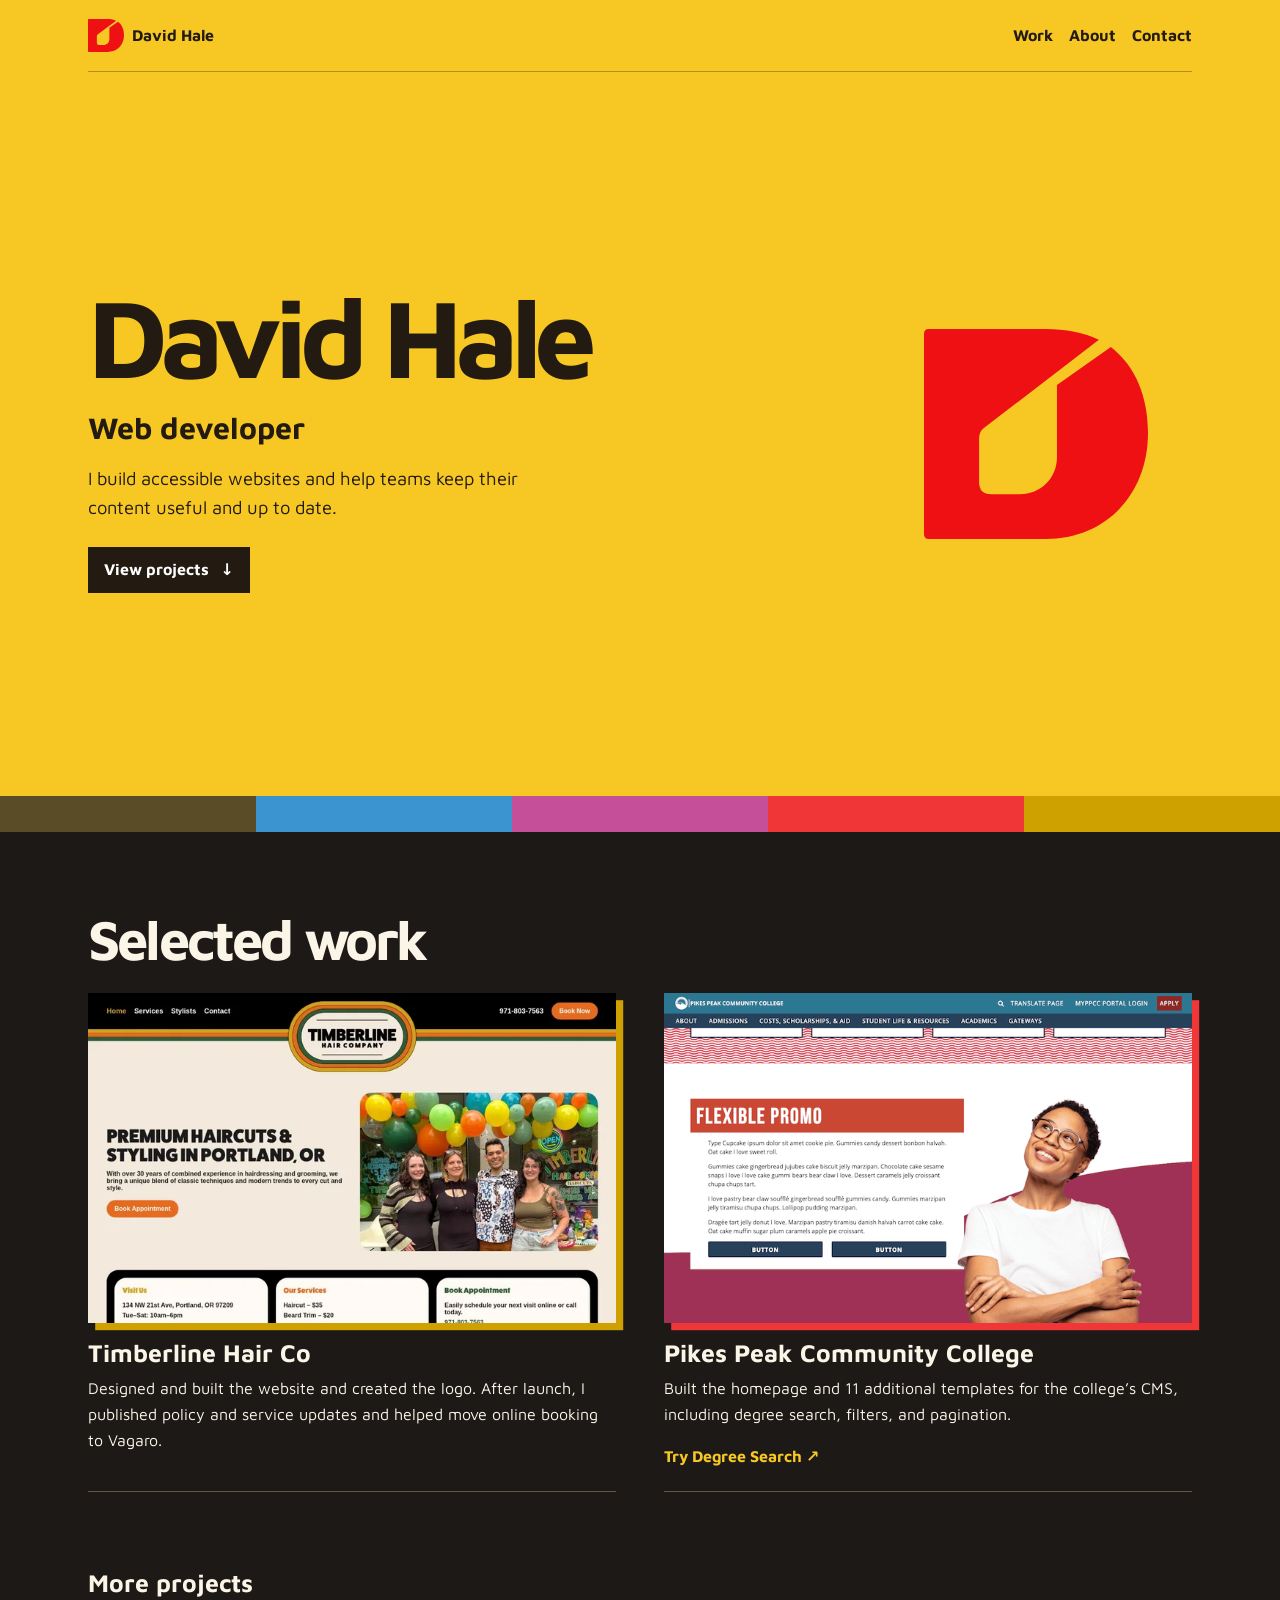
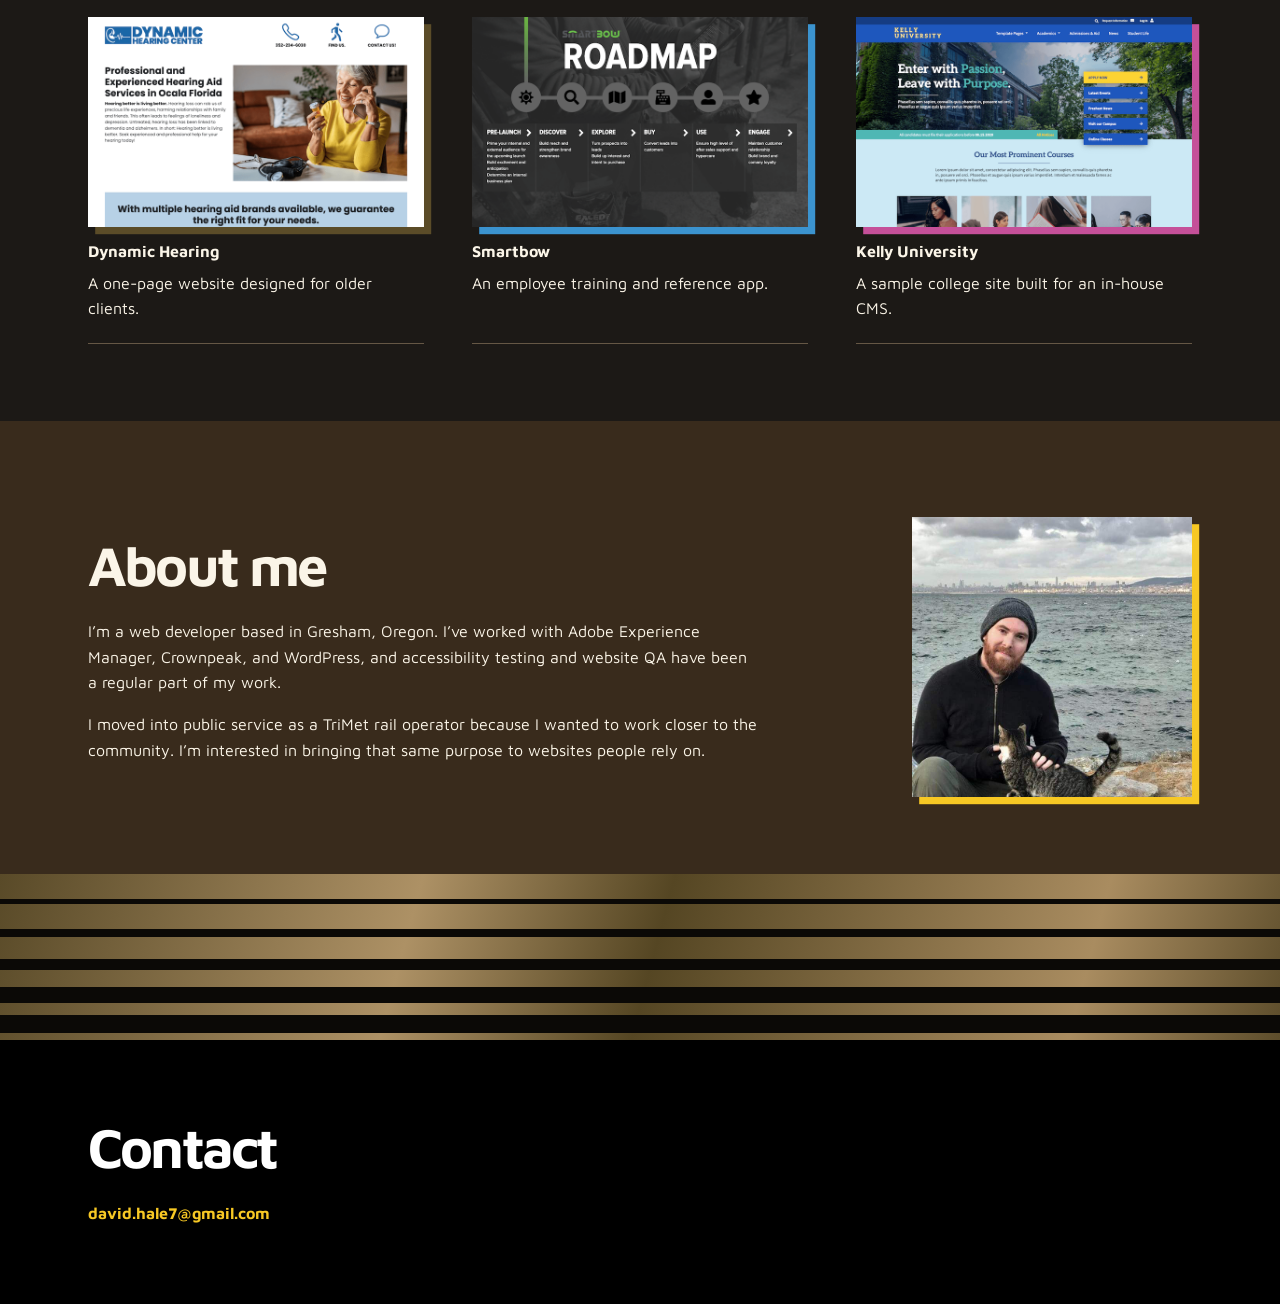
==== index.html @ 61c68a6e "Link portfolio images and simplify link styling and footers" ====
<!doctype html>
<html lang="en">
<head>
  <meta charset="utf-8">
  <meta name="viewport" content="width=device-width, initial-scale=1">
  <meta name="description" content="David Hale, web developer in Gresham, Oregon. Selected work in accessible websites, CMS templates, and content management.">
  <meta property="og:title" content="David Hale | Web Developer">
  <meta property="og:description" content="Selected work in web development, accessibility, and content management.">
  <meta property="og:image" content="assets/img/thumbnail.png">
  <title>David Hale | Web Developer</title>
  <link rel="icon" href="assets/img/dev-icon-dark.png">
  <link rel="stylesheet" href="css/portfolio.css">
</head>
<body>
  <a class="skip" href="#main">Skip to content</a>
  <header class="hero">
    <div class="wrap">
      <nav class="top" aria-label="Main navigation">
        <a class="brand" href="./"><img src="assets/img/logo.svg" alt="" width="36" height="36"> David Hale</a>
        <div class="nav-links"><a href="#work">Work</a><a href="#about">About</a><a href="#contact">Contact</a></div>
      </nav>
      <div class="hero-content">
        <div>
          <h1>David Hale</h1>
          <p class="role">Web developer</p>
          <p class="intro">I build accessible websites and help teams keep their content useful and up to date.</p>
          <a class="button" href="#work">View projects <span aria-hidden="true">↓</span></a>
        </div>
        <img class="hero-mark" src="assets/img/logo.svg" alt="" width="220" height="220">
      </div>
    </div>
    <div class="stripes" aria-hidden="true"></div>
  </header>
  <main id="main">
    <section class="wrap section" id="work">
      <h2>Selected work</h2>
      <div class="featured">
        <article class="card">
          <a class="project-image-link" href="timberline.html" aria-label="View Timberline Hair Co project"><img class="project-image" src="assets/img/timberline.webp" alt="Timberline Hair Co homepage showing the salon team and booking link" width="720" height="450"></a>
          <div class="card-body">
            <h3><a href="timberline.html">Timberline Hair Co</a></h3>
            <p>Designed and built the website and created the logo. After launch, I published policy and service updates and helped move online booking to Vagaro.</p>
          </div>
        </article>
        <article class="card">
          <a class="project-image-link" href="pikes-peak.html" aria-label="View Pikes Peak Community College project"><img class="project-image" src="assets/img/pikes-peak.png" alt="Pikes Peak Community College website prototype" width="720" height="450"></a>
          <div class="card-body">
            <h3><a href="pikes-peak.html">Pikes Peak Community College</a></h3>
            <p>Built the homepage and 11 additional templates for the college’s CMS, including degree search, filters, and pagination.</p>
            <a class="text-link" href="https://phuzisham.gitlab.io/pikes-peak/degree-search.html" target="_blank" rel="noopener">Try Degree Search <span aria-hidden="true">↗</span></a>
          </div>
        </article>
      </div>
      <h3 class="more-title">More projects</h3>
      <div class="more">
        <article class="card"><a class="project-image-link" href="dynamic-hearing.html" aria-label="View Dynamic Hearing project"><img class="project-image" src="assets/img/dynamic-hearing.png" alt="" width="720" height="450" loading="lazy"></a><div class="card-body"><h4><a href="dynamic-hearing.html">Dynamic Hearing</a></h4><p>A one-page website designed for older clients.</p></div></article>
        <article class="card"><a class="project-image-link" href="smartbow.html" aria-label="View Smartbow project"><img class="project-image" src="assets/img/smart-bow.png" alt="" width="720" height="450" loading="lazy"></a><div class="card-body"><h4><a href="smartbow.html">Smartbow</a></h4><p>An employee training and reference app.</p></div></article>
        <article class="card"><a class="project-image-link" href="kelly-university.html" aria-label="View Kelly University project"><img class="project-image" src="assets/img/kelly-university.png" alt="" width="720" height="450" loading="lazy"></a><div class="card-body"><h4><a href="kelly-university.html">Kelly University</a></h4><p>A sample college site built for an in-house CMS.</p></div></article>
      </div>
    </section>
    <section class="about section" id="about">
      <div class="wrap about-layout">
        <div>
          <h2>About me</h2>
          <p>I’m a web developer based in Gresham, Oregon. I’ve worked with Adobe Experience Manager, Crownpeak, and WordPress, and accessibility testing and website QA have been a regular part of my work.</p>
          <p>I moved into public service as a TriMet rail operator because I wanted to work closer to the community. I’m interested in bringing that same purpose to websites people rely on.</p>
        </div>
        <img src="assets/img/profile-image.jpeg" alt="David Hale" width="280" height="280" loading="lazy">
      </div>
    </section>
  </main>
  <footer class="wrap section contact" id="contact">
    <h2>Contact</h2>
    <a class="text-link" href="mailto:david.hale7@gmail.com">david.hale7@gmail.com</a>
  </footer>
</body>
</html>
---- css/portfolio.css ----
@font-face {
  font-family: Maven Pro;
  src: url("../assets/fonts/MavenPro.ttf") format("truetype");
  font-display: swap;
}
:root {
  --ink: #231b12;
  --section-dark: #211b13;
  --paper: #fbf5e8;
  --yellow: #f7c824;
  --line: #d4c39e;
  --stripe-bronze: #5b4c28;
  --stripe-blue: #3b93cf;
  --stripe-magenta: #c55099;
  --stripe-red: #f03637;
  --stripe-gold: #cfa100;
}
* { box-sizing: border-box; }
@media (prefers-reduced-motion: no-preference) {
  html { scroll-behavior: smooth; }
  html:has(.skip:focus) { scroll-behavior: auto; }
}
body { margin: 0; background: var(--paper); color: var(--ink); font: 1rem/1.6 "Maven Pro", system-ui, sans-serif; }
a { color: inherit; font-weight: 700; text-decoration: none; }
a:focus-visible { outline: 3px solid currentColor; outline-offset: 4px; }
img { display: block; max-width: 100%; }
.wrap { width: min(100% - 2.5rem, 69rem); margin-inline: auto; }
.skip { position: absolute; z-index: 1; top: .5rem; left: .5rem; padding: .55rem 1rem; background: white; transform: translateY(-150%); }
.skip:focus { transform: none; }
.hero { background: var(--yellow); }
.hero:has(.hero-content) {
  display: flex;
  flex-direction: column;
  min-height: min(100vh, 52rem);
  min-height: min(100svh, 52rem);
}
.hero:has(.hero-content) > .wrap {
  display: flex;
  flex: 1;
  flex-direction: column;
}
.top, .nav-links, .brand { display: flex; align-items: center; gap: 1rem; }
.top { min-height: 4.5rem; justify-content: space-between; border-bottom: 1px solid #231b1255; }
.brand { gap: .5rem; font-weight: 700; text-decoration: none; }
.nav-links a { min-height: 44px; display: inline-flex; align-items: center; }
.hero-content { flex: 1; display: flex; align-items: center; justify-content: space-between; gap: 3rem; padding-block: clamp(3rem, 7vw, 6rem); }
.hero-mark { width: clamp(8rem, 23vw, 14rem); height: auto; margin-inline-end: 4%; }
h1, h2, h3, h4, p { margin-top: 0; }
h1, h2, h3, h4 { line-height: 1.1; }
h1 { font-size: clamp(3.25rem, 10vw, 7rem); letter-spacing: -.07em; margin-bottom: .35rem; }
h2 { font-size: clamp(2rem, 5vw, 3.5rem); letter-spacing: -.05em; margin-bottom: 1.4rem; }
.role { font-weight: 700; font-size: clamp(1.25rem, 4vw, 1.9rem); margin-bottom: .7rem; }
.intro { max-width: 29rem; font-size: 1.15rem; margin-bottom: 1.5rem; }
.button { display: inline-flex; gap: .7rem; padding: .65rem 1rem; background: var(--ink); color: white; text-decoration: none; font-weight: 700; }
.button:hover { filter: brightness(.9); }
.button:focus-visible { outline-color: var(--ink); }
.stripes { height: .9rem; background: linear-gradient(90deg, var(--stripe-bronze) 20%, var(--stripe-blue) 20% 40%, var(--stripe-magenta) 40% 60%, var(--stripe-red) 60% 80%, var(--stripe-gold) 80%); }
@property --stripe-edge-1 {
  syntax: "<percentage>";
  inherits: false;
  initial-value: 20%;
}
@property --stripe-edge-2 {
  syntax: "<percentage>";
  inherits: false;
  initial-value: 40%;
}
@property --stripe-edge-3 {
  syntax: "<percentage>";
  inherits: false;
  initial-value: 60%;
}
@property --stripe-edge-4 {
  syntax: "<percentage>";
  inherits: false;
  initial-value: 80%;
}
.hero:has(.hero-content) .stripes {
  height: clamp(1.25rem, 3vw, 2.25rem);
  flex-shrink: 0;
  background: linear-gradient(90deg,
    var(--stripe-bronze) 0 var(--stripe-edge-1, 20%),
    var(--stripe-blue) var(--stripe-edge-1, 20%) var(--stripe-edge-2, 40%),
    var(--stripe-magenta) var(--stripe-edge-2, 40%) var(--stripe-edge-3, 60%),
    var(--stripe-red) var(--stripe-edge-3, 60%) var(--stripe-edge-4, 80%),
    var(--stripe-gold) var(--stripe-edge-4, 80%) 100%);
}
@media (prefers-reduced-motion: no-preference) {
  .hero:has(.hero-content) .stripes {
    animation: shift-color-bars 4.8s ease-in-out;
  }
  @keyframes shift-color-bars {
    0% {
      --stripe-edge-1: 20%;
      --stripe-edge-2: 40%;
      --stripe-edge-3: 60%;
      --stripe-edge-4: 80%;
    }
    20% {
      --stripe-edge-1: 16%;
      --stripe-edge-2: 43%;
      --stripe-edge-3: 57%;
      --stripe-edge-4: 85%;
    }
    42% {
      --stripe-edge-1: 24%;
      --stripe-edge-2: 37%;
      --stripe-edge-3: 65%;
      --stripe-edge-4: 77%;
    }
    64% {
      --stripe-edge-1: 18%;
      --stripe-edge-2: 46%;
      --stripe-edge-3: 61%;
      --stripe-edge-4: 83%;
    }
    82% {
      --stripe-edge-1: 23%;
      --stripe-edge-2: 39%;
      --stripe-edge-3: 56%;
      --stripe-edge-4: 76%;
    }
    100% {
      --stripe-edge-1: 20%;
      --stripe-edge-2: 40%;
      --stripe-edge-3: 60%;
      --stripe-edge-4: 80%;
    }
  }
}
.section { padding-block: clamp(2.5rem, 6vw, 5rem); }
main:has(> #work) {
  background: #1c1916;
  color: var(--paper);
}
.featured, .more { display: grid; gap: clamp(1.5rem, 4vw, 3rem); }
.featured { grid-template-columns: repeat(2, minmax(0, 1fr)); }
.more { grid-template-columns: repeat(3, minmax(0, 1fr)); }
.card {
  --frame-accent: var(--stripe-bronze);
  min-width: 0;
  border-bottom: 1px solid #655745;
}
.featured .card:first-child { --frame-accent: var(--stripe-gold); }
.featured .card:nth-child(2) { --frame-accent: var(--stripe-red); }
.more .card:nth-child(2) { --frame-accent: var(--stripe-blue); }
.more .card:nth-child(3) { --frame-accent: var(--stripe-magenta); }
.card .project-image {
  border: 0;
  box-shadow: .45rem .45rem 0 var(--frame-accent);
}
#work a:hover,
#work a:focus-visible { color: var(--yellow); }
.project-image { width: 100%; height: auto; aspect-ratio: 8 / 5; object-fit: cover; object-position: top; border-bottom: 1px solid var(--line); }
.card-body { padding: 1rem 0 1.35rem; }
.card-body h3 { font-size: 1.55rem; }
.card-body h3, .card-body h4 { margin-bottom: .65rem; }
.card-body p:last-child { margin-bottom: 0; }
.more-title { font-size: 1.55rem; margin: clamp(2.75rem, 6vw, 5rem) 0 1.3rem; }
.project-image-link { display: block; }
.project-image-link:hover .project-image,
.project-image-link:focus-visible .project-image {
  box-shadow: .6rem .6rem 0 var(--frame-accent);
}
.text-link, .project-copy li a { color: var(--yellow); }
.about {
  background: #392b1c;
  color: var(--paper);
  padding-top: clamp(3rem, 8vw, 6rem);
  padding-bottom: 0;
}
.about::after {
  content: "";
  margin-top: clamp(2.5rem, 6vw, 5rem);
}
.about::after,
.bronze-divider {
  display: block;
  height: clamp(5rem, 13vw, 15rem);
  background:
    linear-gradient(to bottom,
      transparent 0 15%, #0b0906 15% 18%,
      transparent 18% 33%, #0b0906 33% 38%,
      transparent 38% 51%, #0b0906 51% 58%,
      transparent 58% 68%, #0b0906 68% 78%,
      transparent 78% 85%, #0b0906 85% 96%,
      transparent 96%),
    linear-gradient(105deg, #594a28, #ad9165 32%, #554623 51%, #a98c60 84%, #5d4d2b);
}
.about-layout { display: flex; align-items: center; justify-content: space-between; gap: clamp(2rem, 6vw, 5rem); }
.about-layout p { max-width: 42rem; }
.about-layout img { width: clamp(13rem, 25vw, 17.5rem); height: auto; aspect-ratio: 1; flex-shrink: 0; object-fit: cover; box-shadow: .45rem .45rem 0 var(--yellow); }
.contact#contact {
  width: 100%;
  padding-inline: max(1.25rem, calc((100% - 69rem) / 2));
  background: #000;
  color: #fff;
}
.project-page {
  background: var(--section-dark);
  color: var(--paper);
}
.project-page .hero { color: var(--ink); }
.project-copy { max-width: 46rem; }
.project-copy h1, .project-copy h2 { color: var(--yellow); }
.project-copy .button { background: var(--yellow); color: var(--ink); }
.project-actions { display: flex; flex-wrap: wrap; gap: .75rem; }
.project-copy .button-outline {
  background: transparent;
  color: var(--yellow);
  box-shadow: inset 0 0 0 1px currentColor;
}
.project-copy .button:focus-visible { outline-color: var(--paper); }
.project-copy h1 { font-size: clamp(2.6rem, 7vw, 5rem); }
.project-copy h2 { font-size: 1.6rem; margin-top: 2rem; }
.project-copy .project-image {
  margin-block: 1.5rem;
  border: 0;
  box-shadow: .45rem .45rem 0 var(--stripe-gold);
}
@media (max-width: 40rem) {
  .top, .nav-links { gap: .65rem; }
  .hero-mark { display: none; }
  .featured, .more { grid-template-columns: 1fr; }
  .about-layout { align-items: start; flex-direction: column; }
}
.brand img { object-fit: contain; }
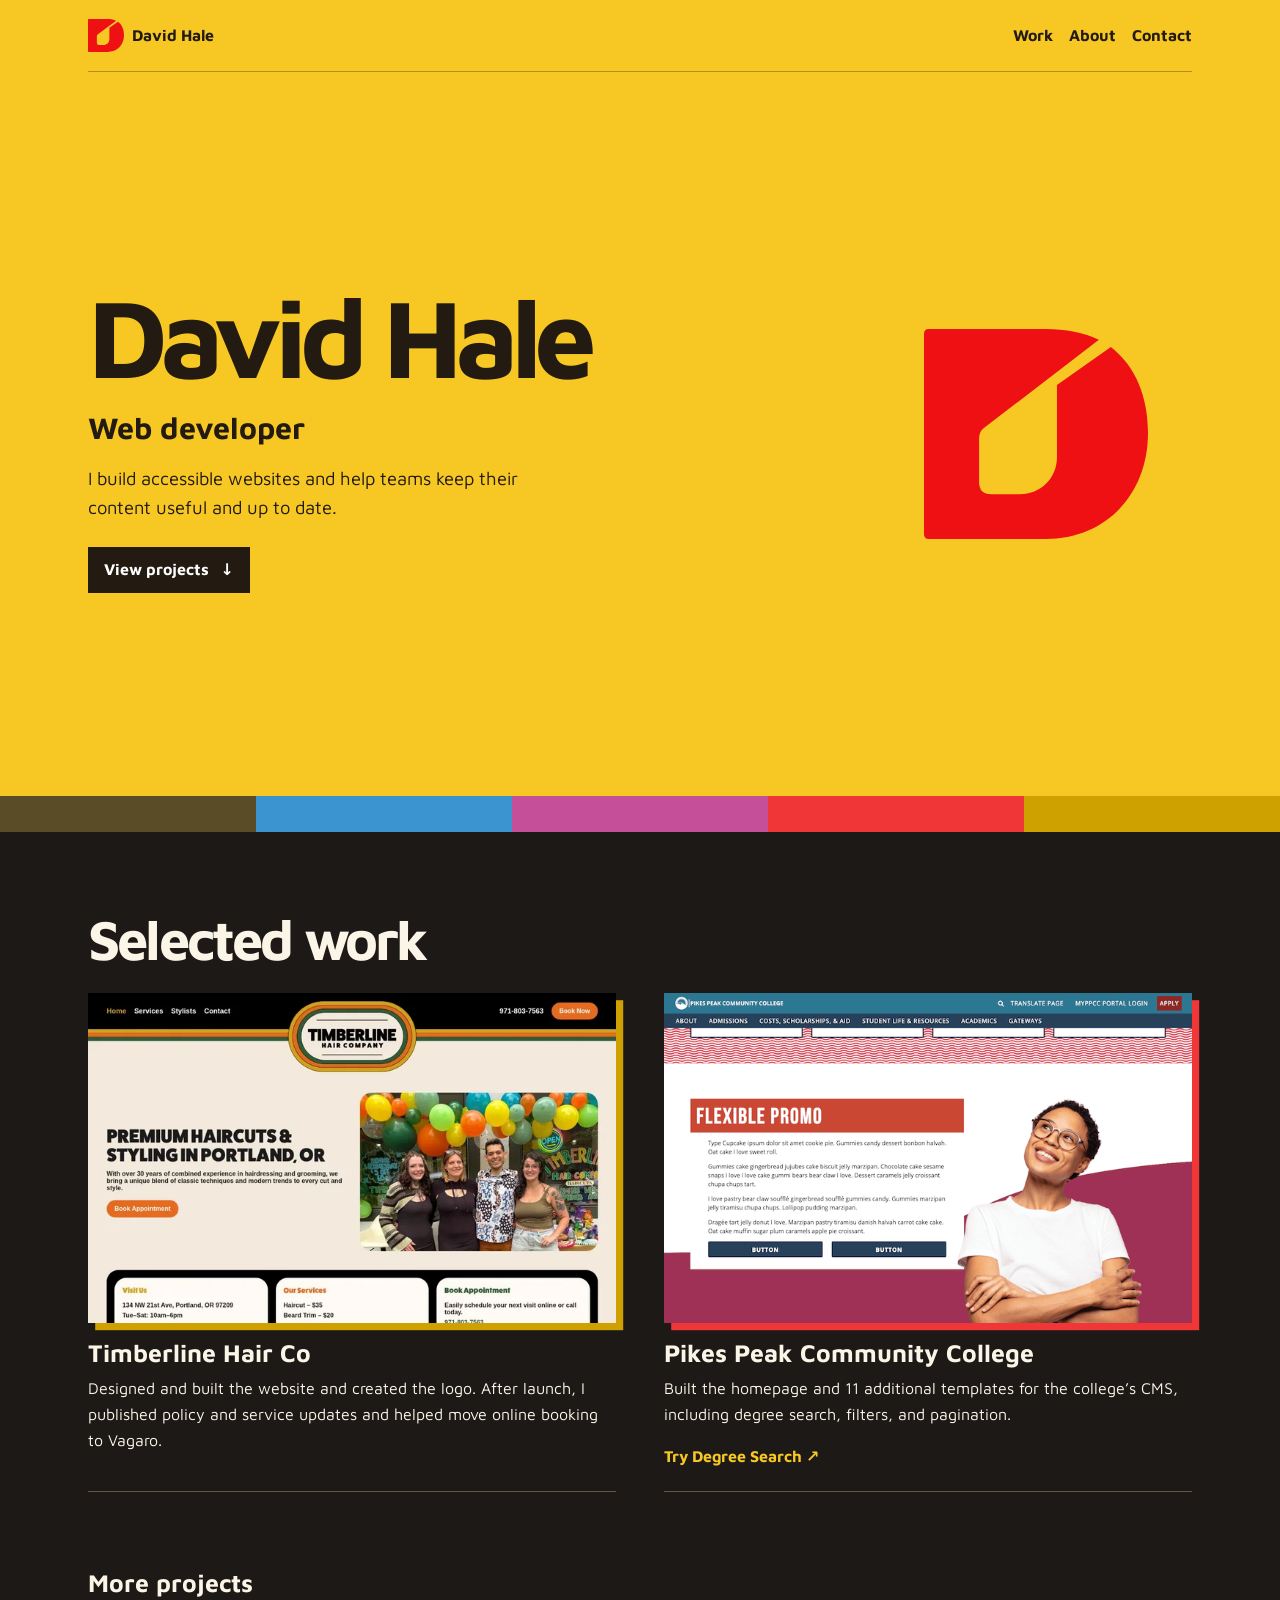
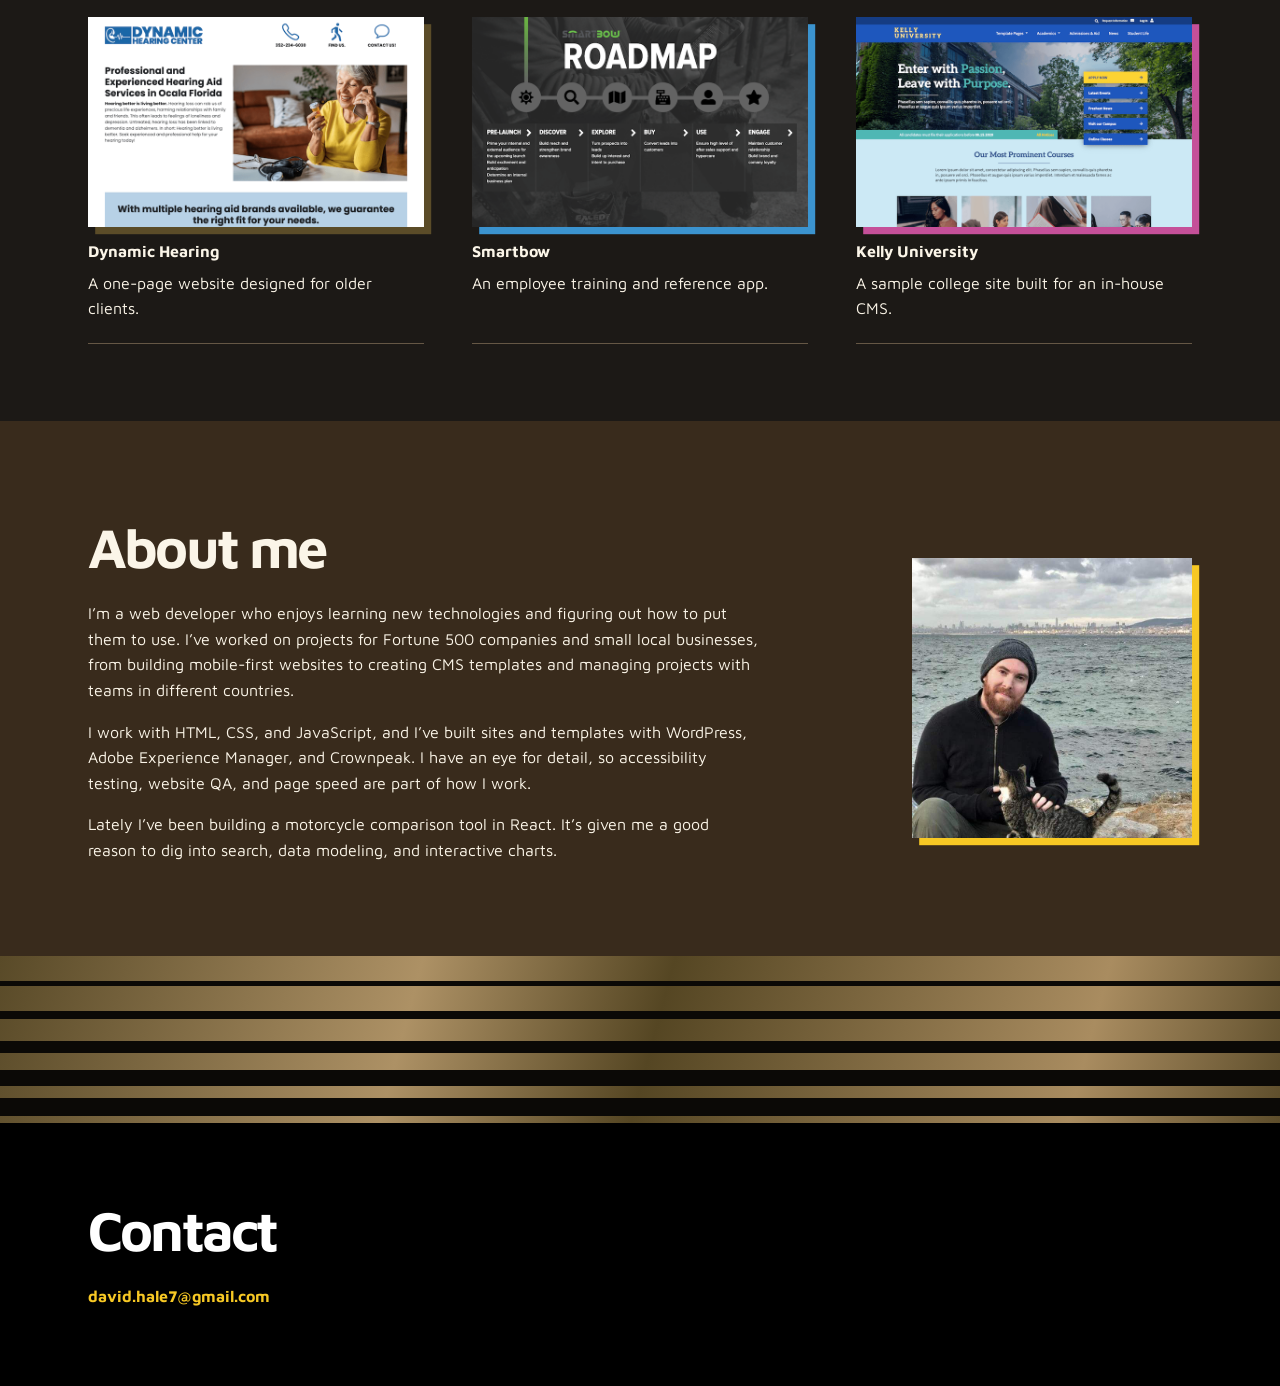
==== commit eeffc64f: "Bring back the original voice in the About section" ====
--- a/index.html
+++ b/index.html
@@ -62,8 +62,9 @@
       <div class="wrap about-layout">
         <div>
           <h2>About me</h2>
-          <p>I’m a web developer based in Gresham, Oregon. I’ve worked with Adobe Experience Manager, Crownpeak, and WordPress, and accessibility testing and website QA have been a regular part of my work.</p>
-          <p>I moved into public service as a TriMet rail operator because I wanted to work closer to the community. I’m interested in bringing that same purpose to websites people rely on.</p>
+          <p>I’m a web developer who enjoys learning new technologies and figuring out how to put them to use. I’ve worked on projects for Fortune 500 companies and small local businesses, from building mobile-first websites to creating CMS templates and managing projects with teams in different countries.</p>
+          <p>I work with HTML, CSS, and JavaScript, and I’ve built sites and templates with WordPress, Adobe Experience Manager, and Crownpeak. I have an eye for detail, so accessibility testing, website QA, and page speed are part of how I work.</p>
+          <p>Lately I’ve been building a motorcycle comparison tool in React. It’s given me a good reason to dig into search, data modeling, and interactive charts.</p>
         </div>
         <img src="assets/img/profile-image.jpeg" alt="David Hale" width="280" height="280" loading="lazy">
       </div>
--- a/css/portfolio.css
+++ b/css/portfolio.css
@@ -22,6 +22,9 @@
 }
 body { margin: 0; background: var(--paper); color: var(--ink); font: 1rem/1.6 "Maven Pro", system-ui, sans-serif; }
 a { color: inherit; font-weight: 700; text-decoration: none; }
+a:hover { color: #ffd85b; }
+.hero a:not(.button):hover,
+.skip:hover { color: #67150d; }
 a:focus-visible { outline: 3px solid currentColor; outline-offset: 4px; }
 img { display: block; max-width: 100%; }
 .wrap { width: min(100% - 2.5rem, 69rem); margin-inline: auto; }
@@ -52,7 +55,7 @@
 .role { font-weight: 700; font-size: clamp(1.25rem, 4vw, 1.9rem); margin-bottom: .7rem; }
 .intro { max-width: 29rem; font-size: 1.15rem; margin-bottom: 1.5rem; }
 .button { display: inline-flex; gap: .7rem; padding: .65rem 1rem; background: var(--ink); color: white; text-decoration: none; font-weight: 700; }
-.button:hover { filter: brightness(.9); }
+.button:hover { background: #4c301c; color: #fff; }
 .button:focus-visible { outline-color: var(--ink); }
 .stripes { height: .9rem; background: linear-gradient(90deg, var(--stripe-bronze) 20%, var(--stripe-blue) 20% 40%, var(--stripe-magenta) 40% 60%, var(--stripe-red) 60% 80%, var(--stripe-gold) 80%); }
 @property --stripe-edge-1 {
@@ -149,7 +152,6 @@
   border: 0;
   box-shadow: .45rem .45rem 0 var(--frame-accent);
 }
-#work a:hover,
 #work a:focus-visible { color: var(--yellow); }
 .project-image { width: 100%; height: auto; aspect-ratio: 8 / 5; object-fit: cover; object-position: top; border-bottom: 1px solid var(--line); }
 .card-body { padding: 1rem 0 1.35rem; }
@@ -163,6 +165,7 @@
   box-shadow: .6rem .6rem 0 var(--frame-accent);
 }
 .text-link, .project-copy li a { color: var(--yellow); }
+.text-link:hover, .project-copy li a:hover { color: #fff; }
 .about {
   background: #392b1c;
   color: var(--paper);
@@ -210,6 +213,7 @@
   color: var(--yellow);
   box-shadow: inset 0 0 0 1px currentColor;
 }
+.project-copy .button:hover { background: #ffe17a; color: var(--ink); }
 .project-copy .button:focus-visible { outline-color: var(--paper); }
 .project-copy h1 { font-size: clamp(2.6rem, 7vw, 5rem); }
 .project-copy h2 { font-size: 1.6rem; margin-top: 2rem; }
@@ -225,3 +229,11 @@
   .about-layout { align-items: start; flex-direction: column; }
 }
 .brand img { object-fit: contain; }
+
+#work .text-link:is(:hover, :focus-visible),
+.contact .text-link:is(:hover, :focus-visible) { color: var(--stripe-blue); }
+.hero .nav-links a:is(:hover, :focus-visible) { color: #9e1b1e; }
+.hero-content .button:is(:hover, :focus-visible) {
+  background: var(--stripe-red);
+  color: var(--ink);
+}
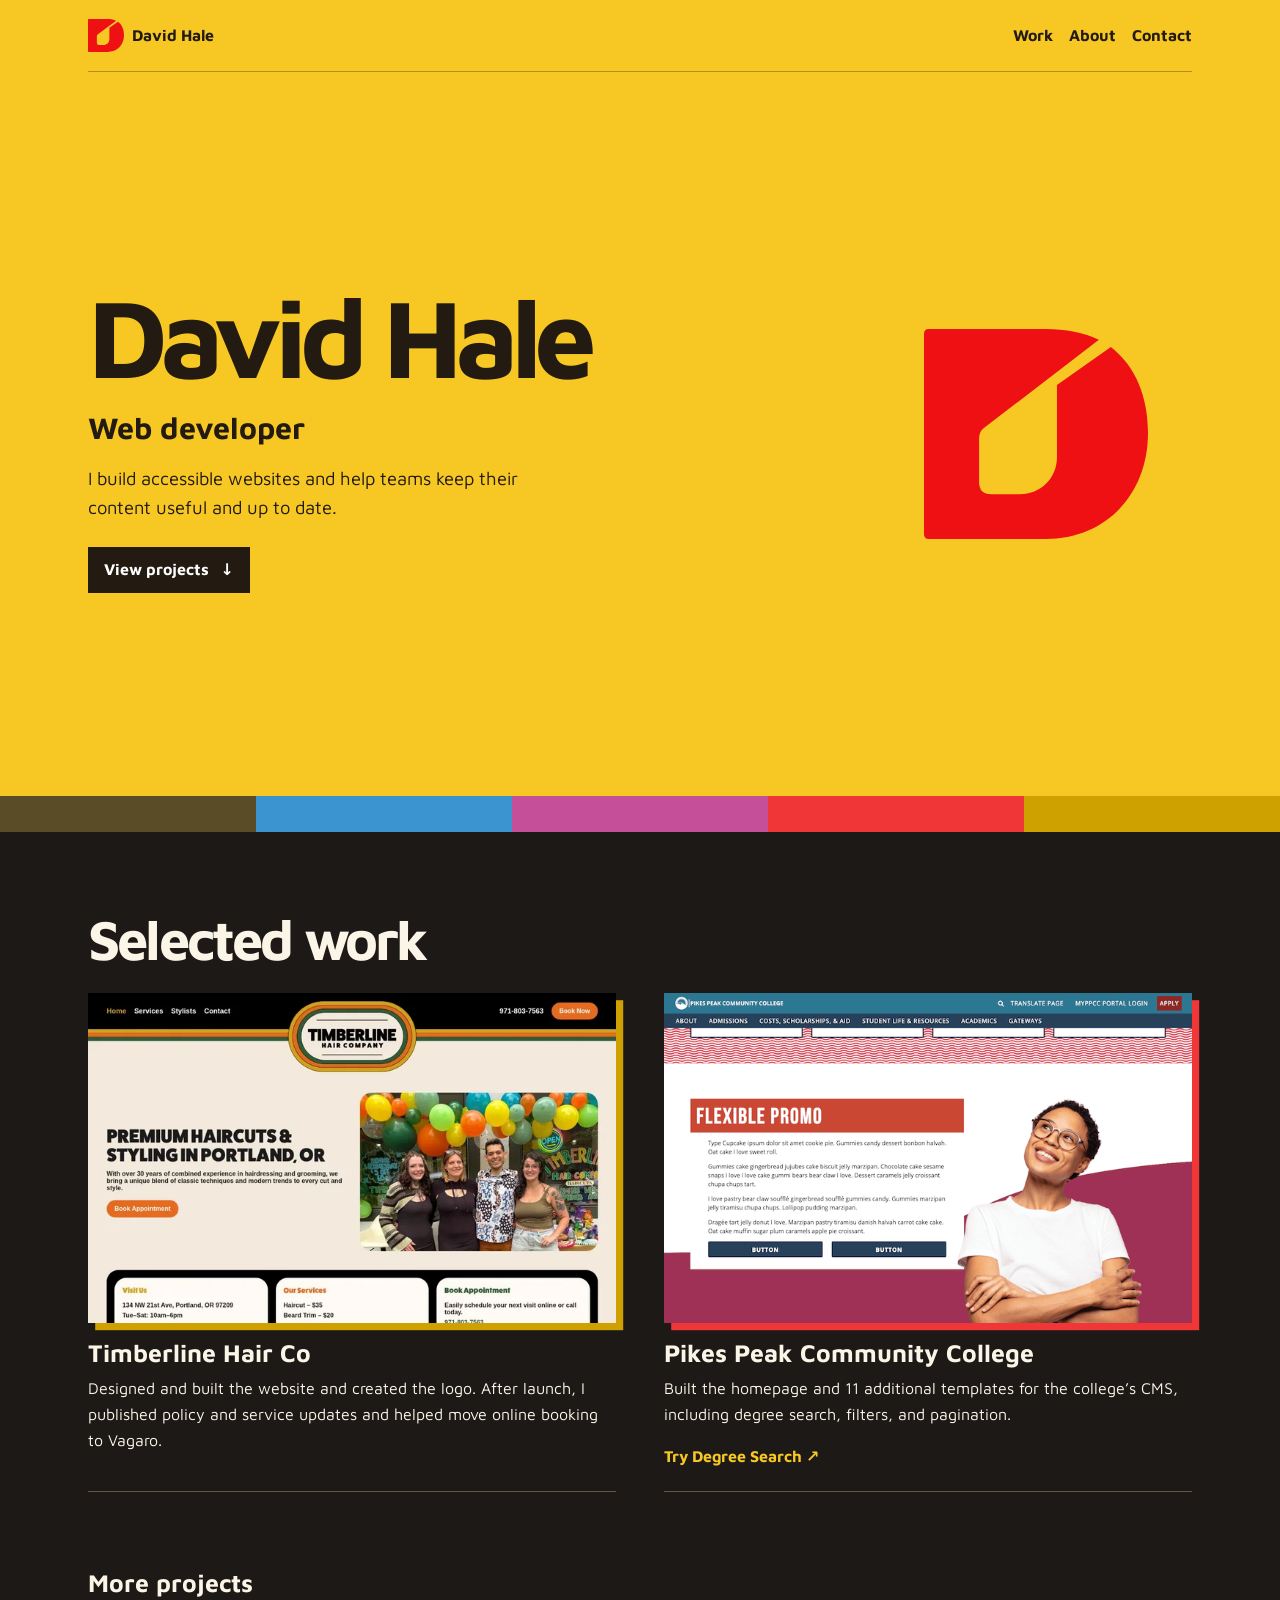
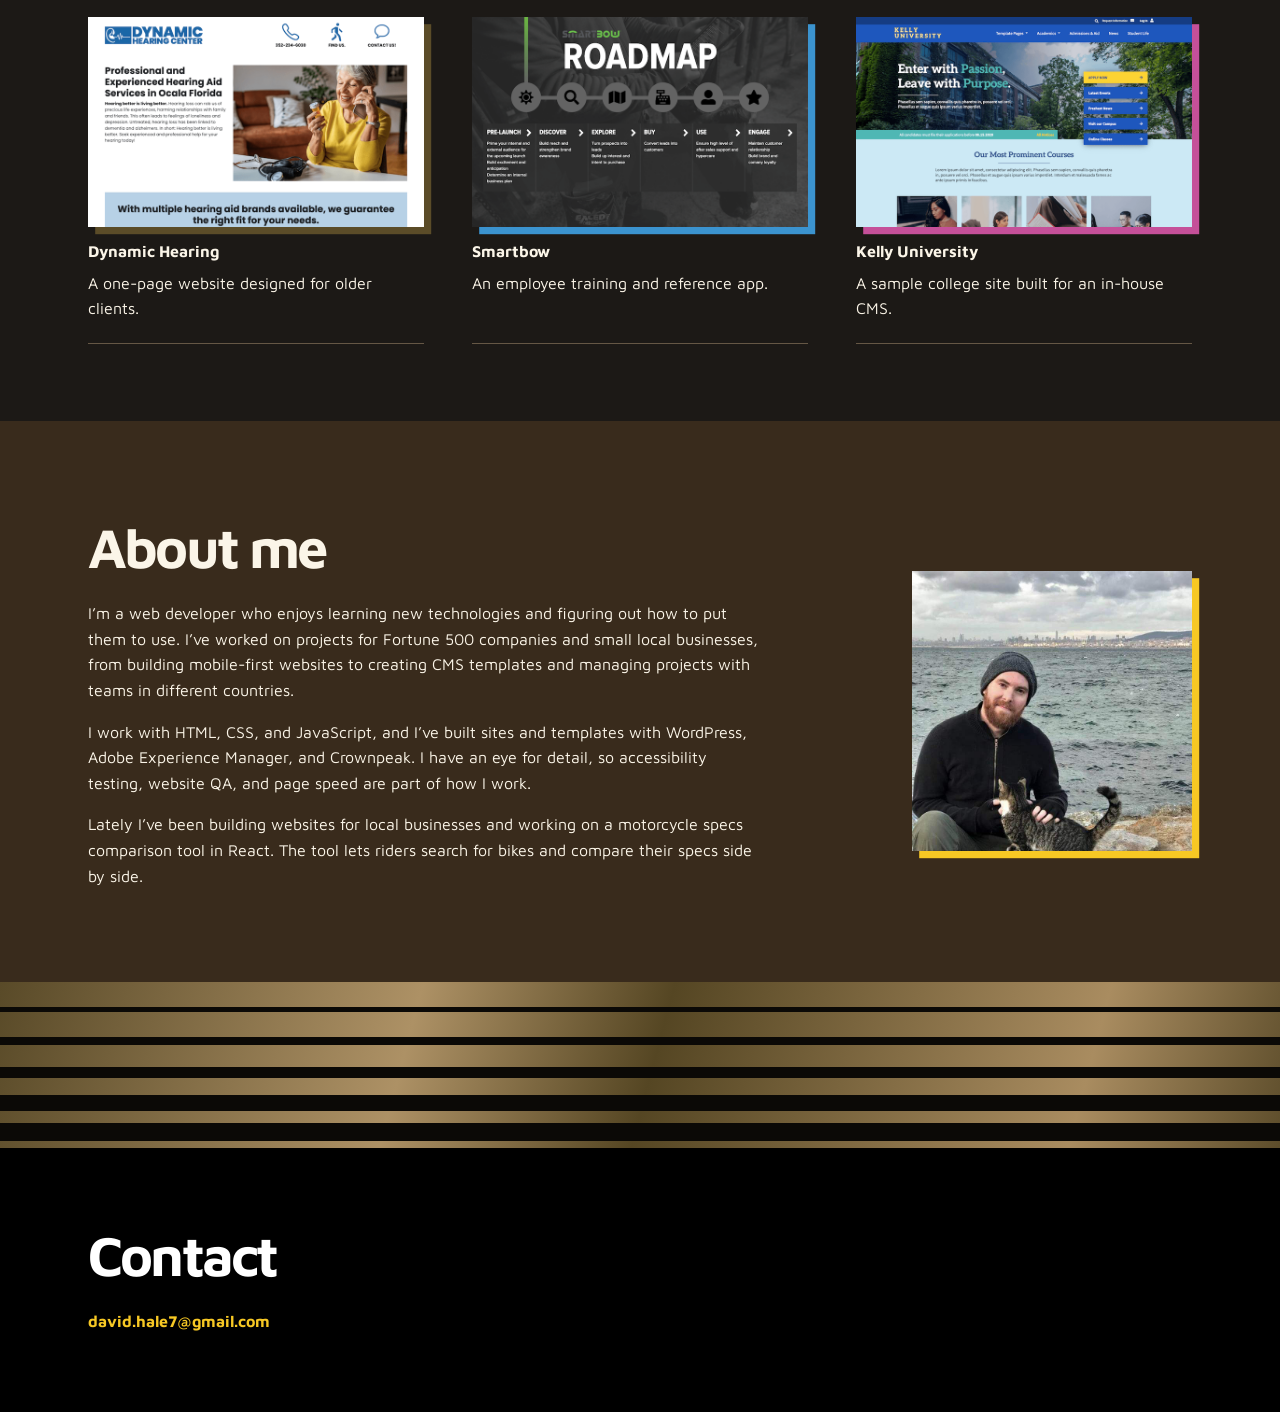
==== commit 3cfe246e: "Mention local site builds and motorcycle specs in About" ====
--- a/index.html
+++ b/index.html
@@ -64,7 +64,7 @@
           <h2>About me</h2>
           <p>I’m a web developer who enjoys learning new technologies and figuring out how to put them to use. I’ve worked on projects for Fortune 500 companies and small local businesses, from building mobile-first websites to creating CMS templates and managing projects with teams in different countries.</p>
           <p>I work with HTML, CSS, and JavaScript, and I’ve built sites and templates with WordPress, Adobe Experience Manager, and Crownpeak. I have an eye for detail, so accessibility testing, website QA, and page speed are part of how I work.</p>
-          <p>Lately I’ve been building a motorcycle comparison tool in React. It’s given me a good reason to dig into search, data modeling, and interactive charts.</p>
+          <p>Lately I’ve been building websites for local businesses and working on a motorcycle specs comparison tool in React. The tool lets riders search for bikes and compare their specs side by side.</p>
         </div>
         <img src="assets/img/profile-image.jpeg" alt="David Hale" width="280" height="280" loading="lazy">
       </div>
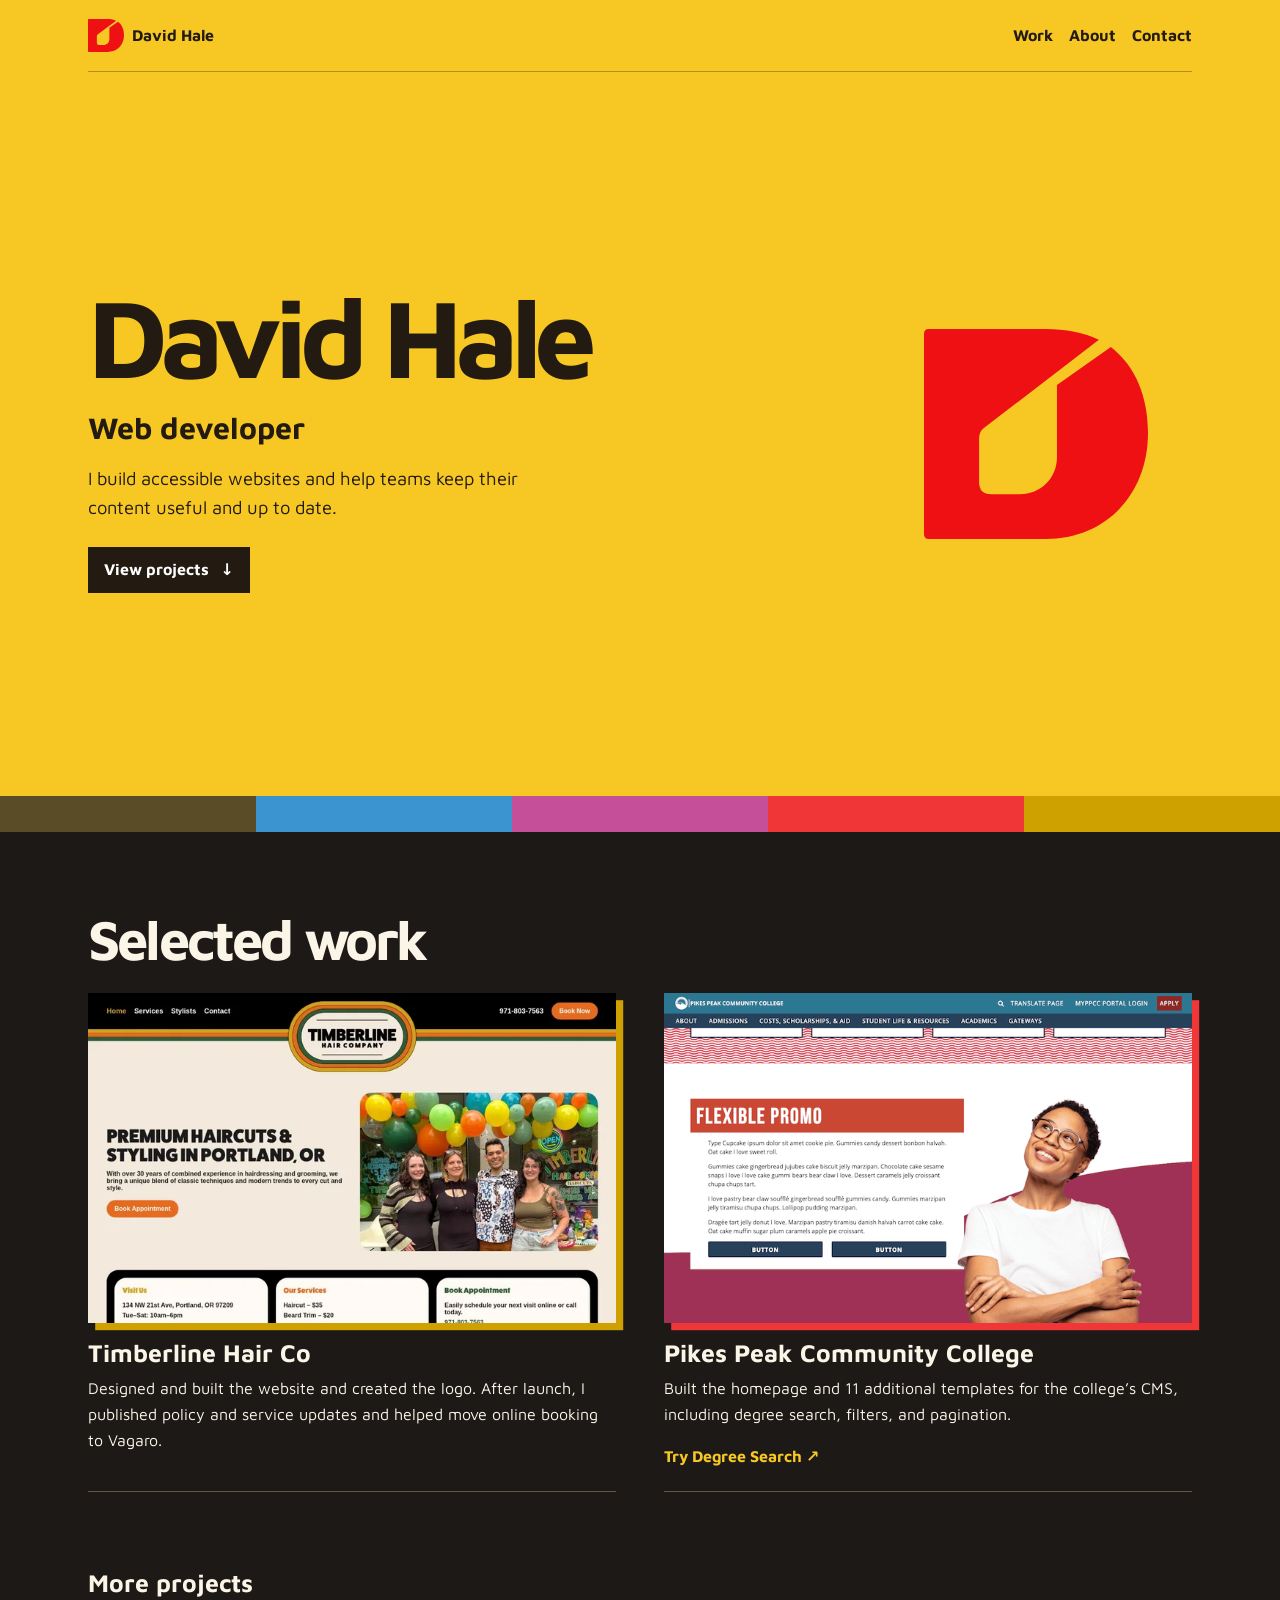
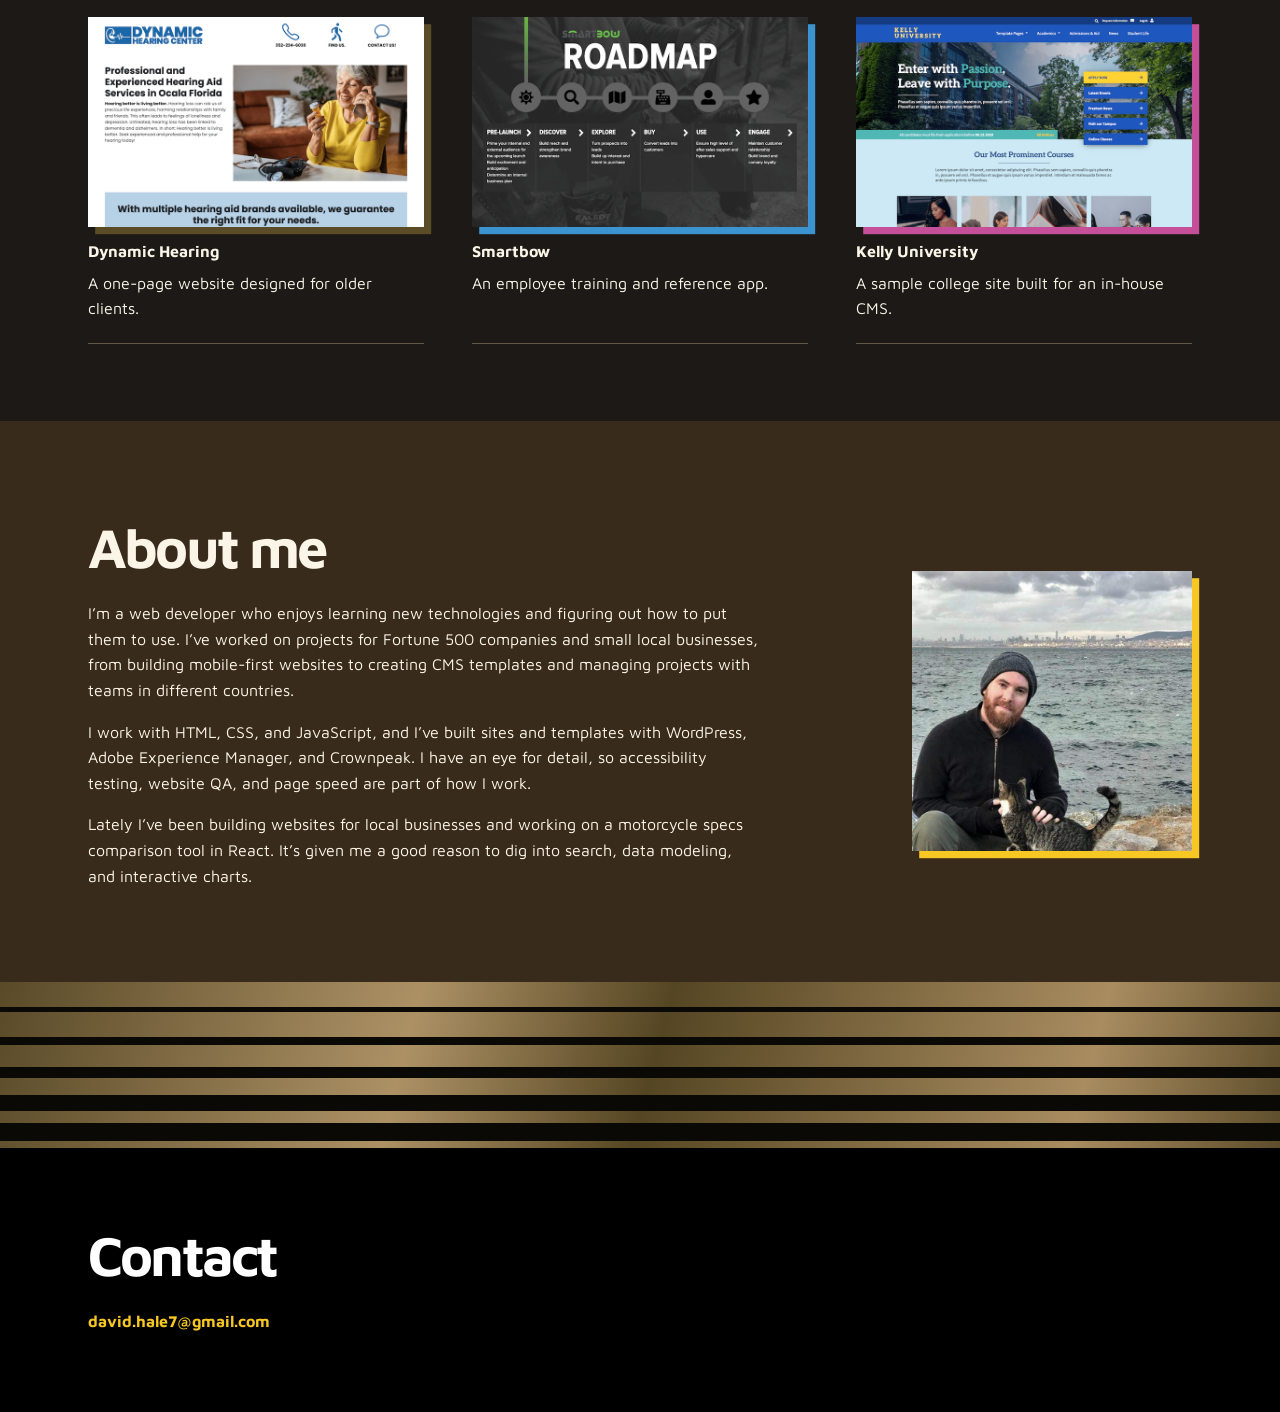
==== commit 72fe5d7a: "Restore the motorcycle project detail in About" ====
--- a/index.html
+++ b/index.html
@@ -64,7 +64,7 @@
           <h2>About me</h2>
           <p>I’m a web developer who enjoys learning new technologies and figuring out how to put them to use. I’ve worked on projects for Fortune 500 companies and small local businesses, from building mobile-first websites to creating CMS templates and managing projects with teams in different countries.</p>
           <p>I work with HTML, CSS, and JavaScript, and I’ve built sites and templates with WordPress, Adobe Experience Manager, and Crownpeak. I have an eye for detail, so accessibility testing, website QA, and page speed are part of how I work.</p>
-          <p>Lately I’ve been building websites for local businesses and working on a motorcycle specs comparison tool in React. The tool lets riders search for bikes and compare their specs side by side.</p>
+          <p>Lately I’ve been building websites for local businesses and working on a motorcycle specs comparison tool in React. It’s given me a good reason to dig into search, data modeling, and interactive charts.</p>
         </div>
         <img src="assets/img/profile-image.jpeg" alt="David Hale" width="280" height="280" loading="lazy">
       </div>
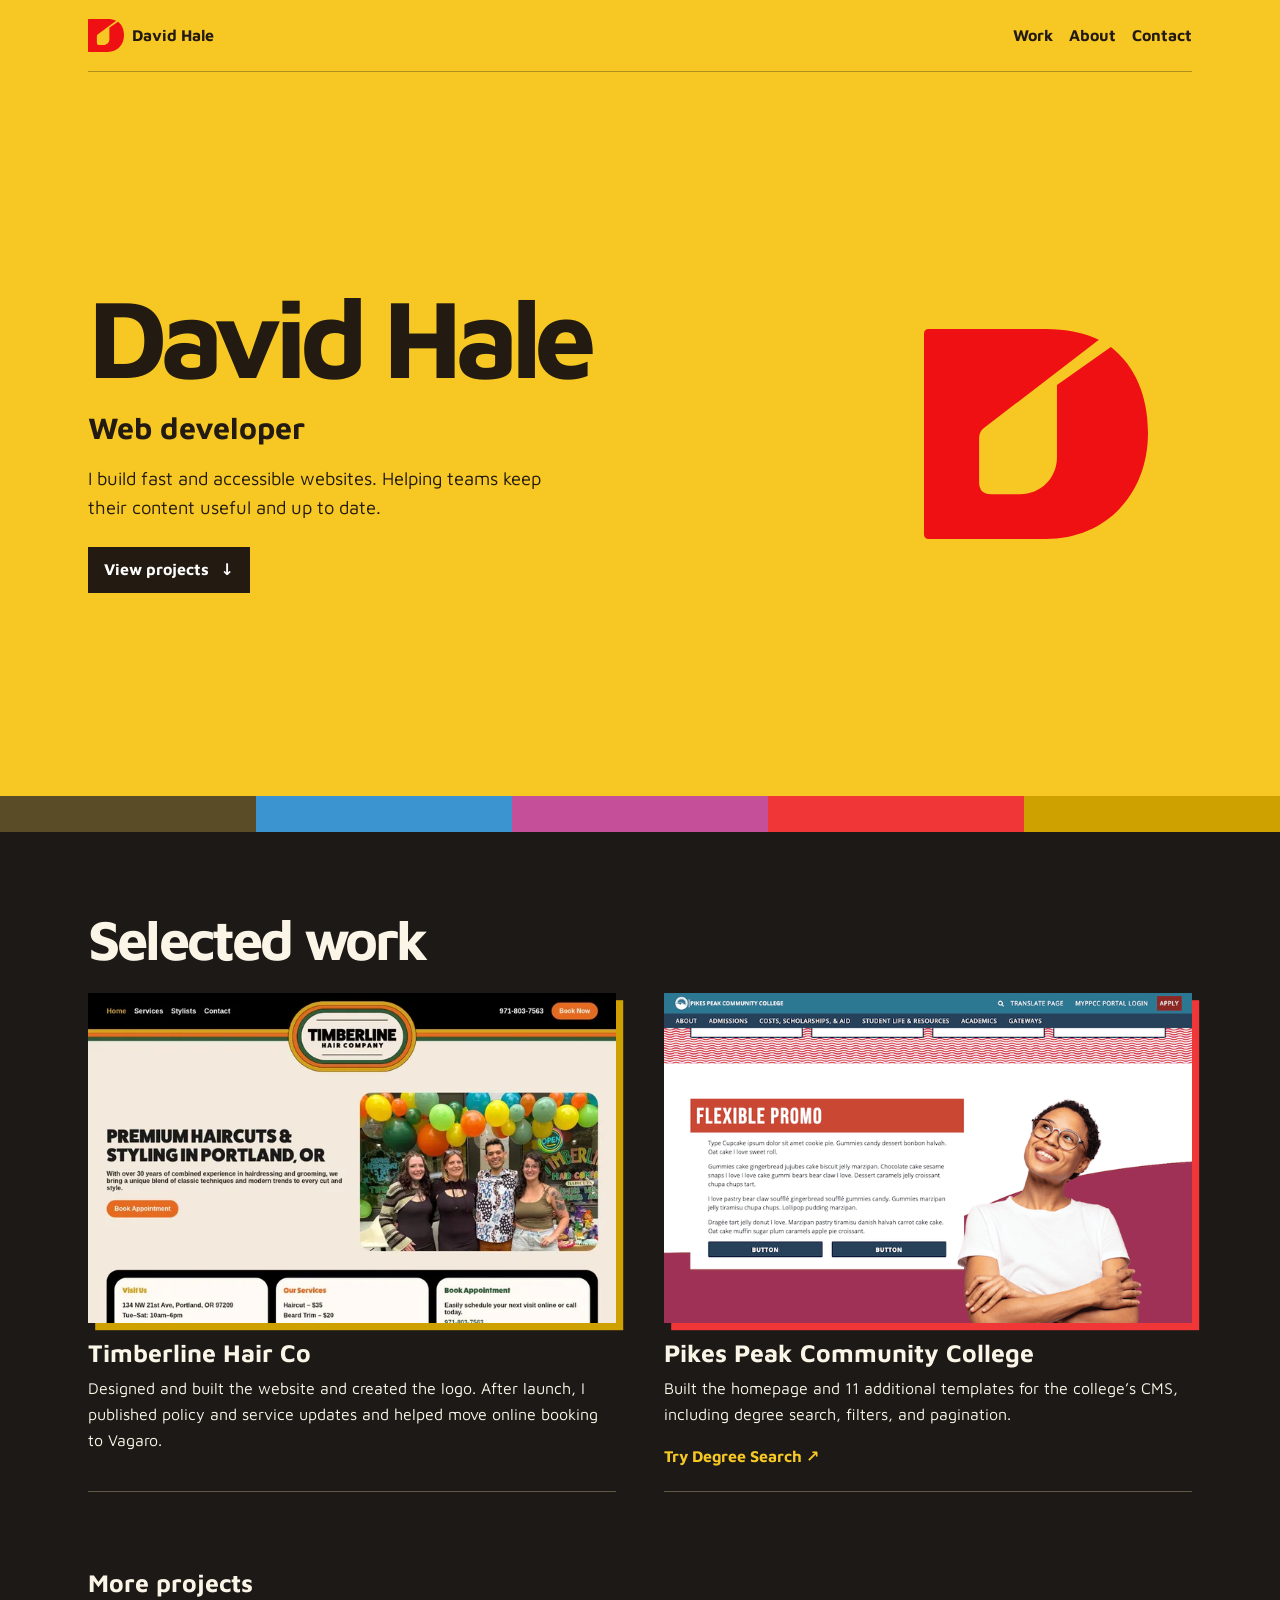
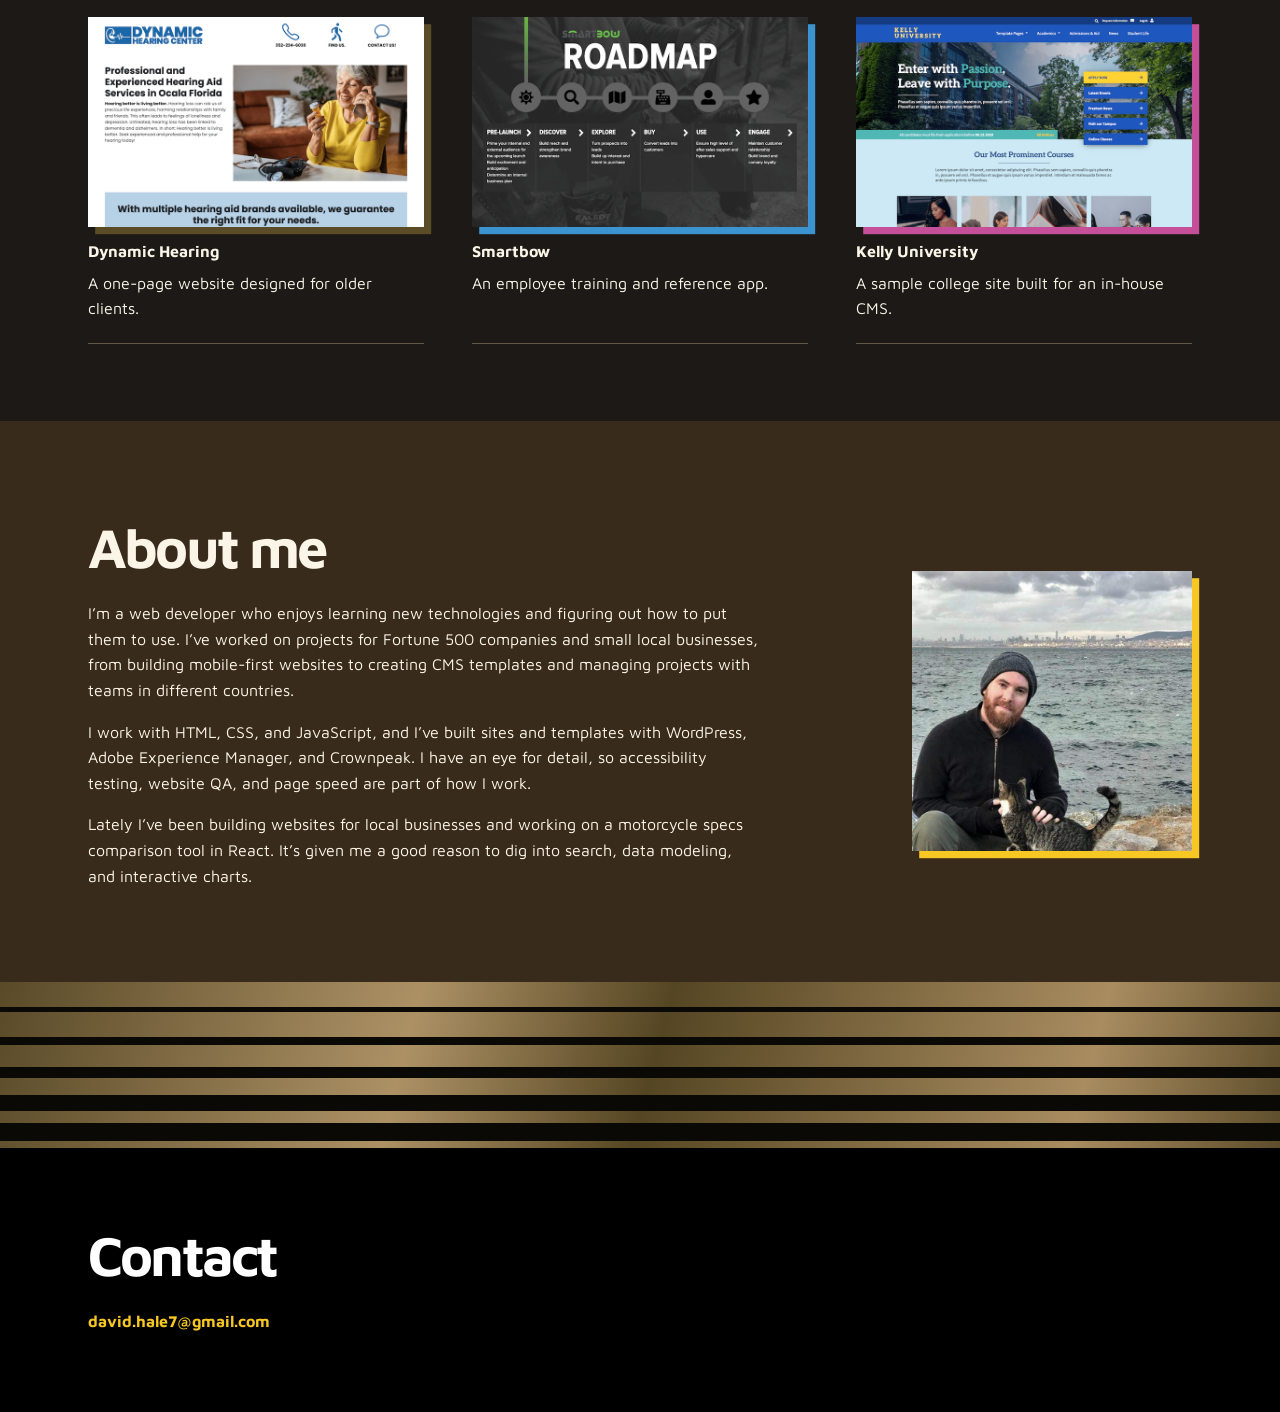
==== commit 8d7b396c: "Update the homepage hero blurb" ====
--- a/index.html
+++ b/index.html
@@ -23,7 +23,7 @@
         <div>
           <h1>David Hale</h1>
           <p class="role">Web developer</p>
-          <p class="intro">I build accessible websites and help teams keep their content useful and up to date.</p>
+          <p class="intro">I build fast and accessible websites. Helping teams keep their content useful and up to date.</p>
           <a class="button" href="#work">View projects <span aria-hidden="true">↓</span></a>
         </div>
         <img class="hero-mark" src="assets/img/logo.svg" alt="" width="220" height="220">
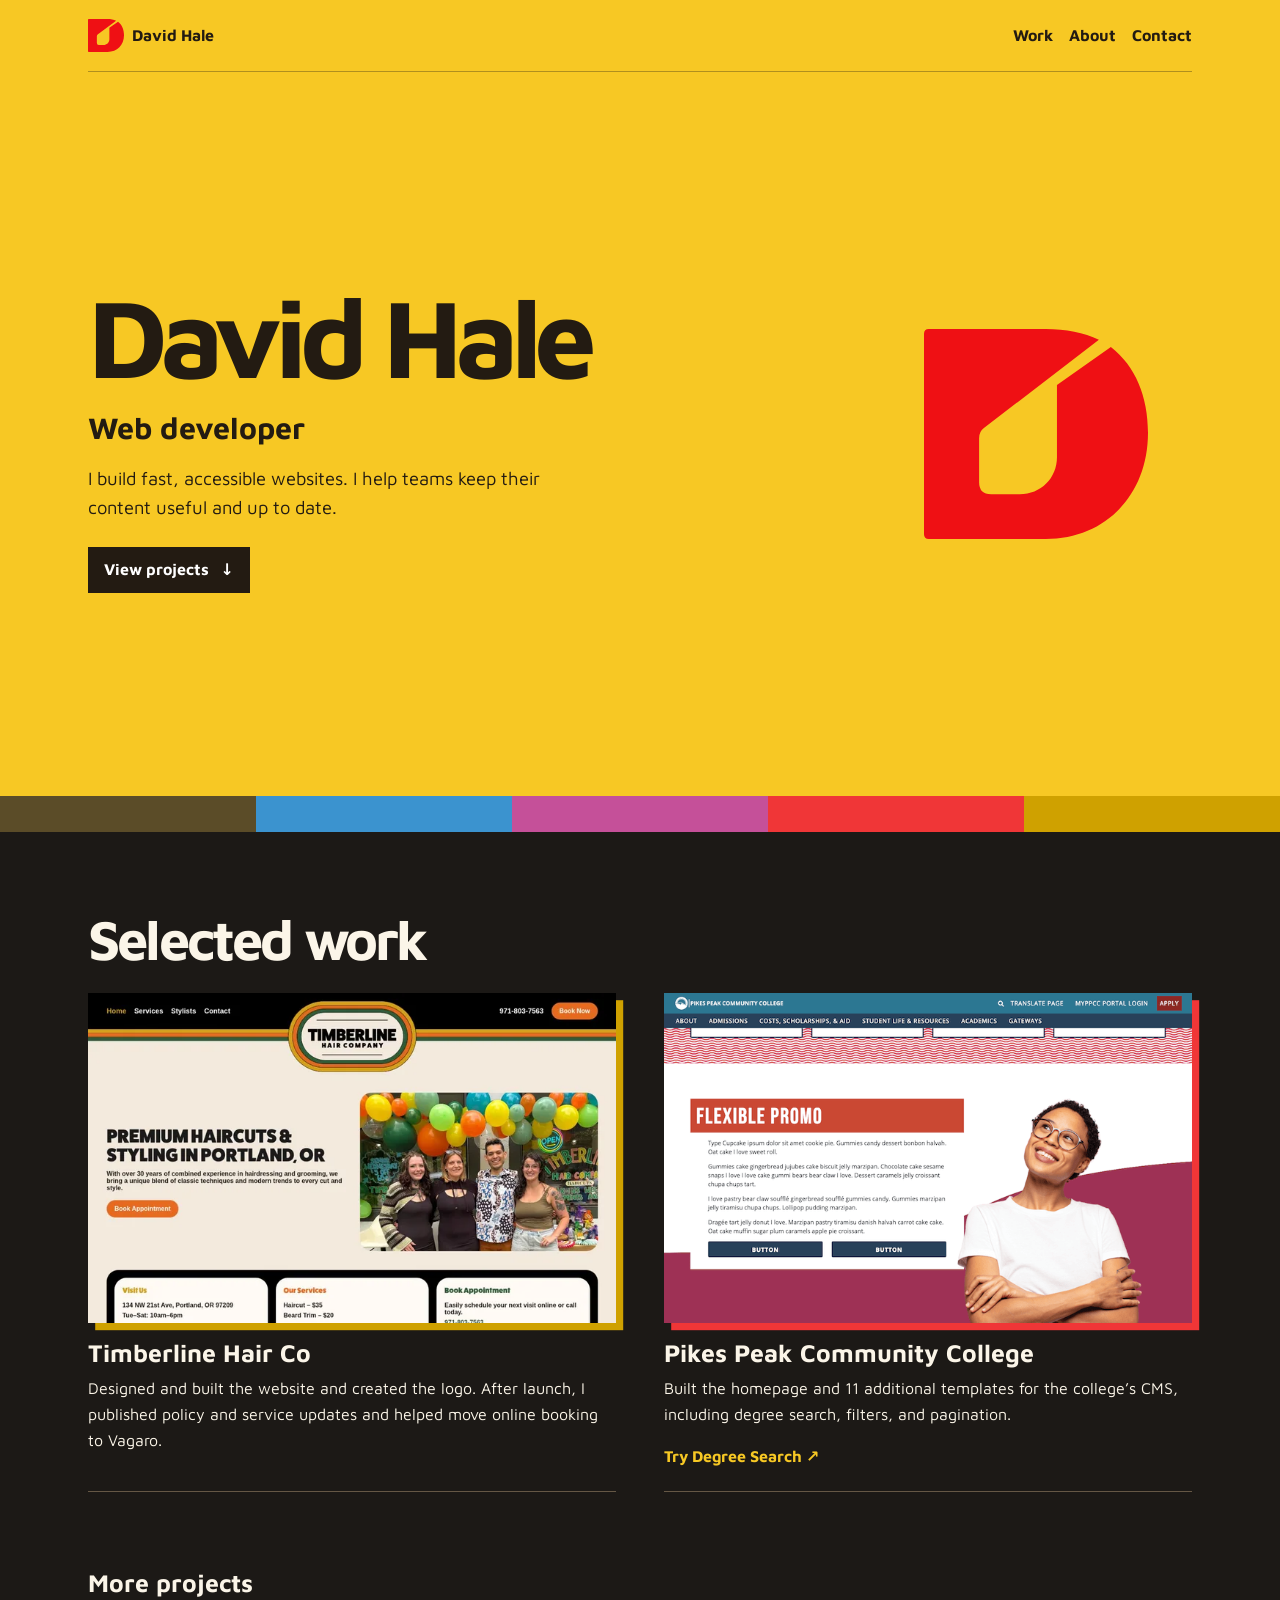
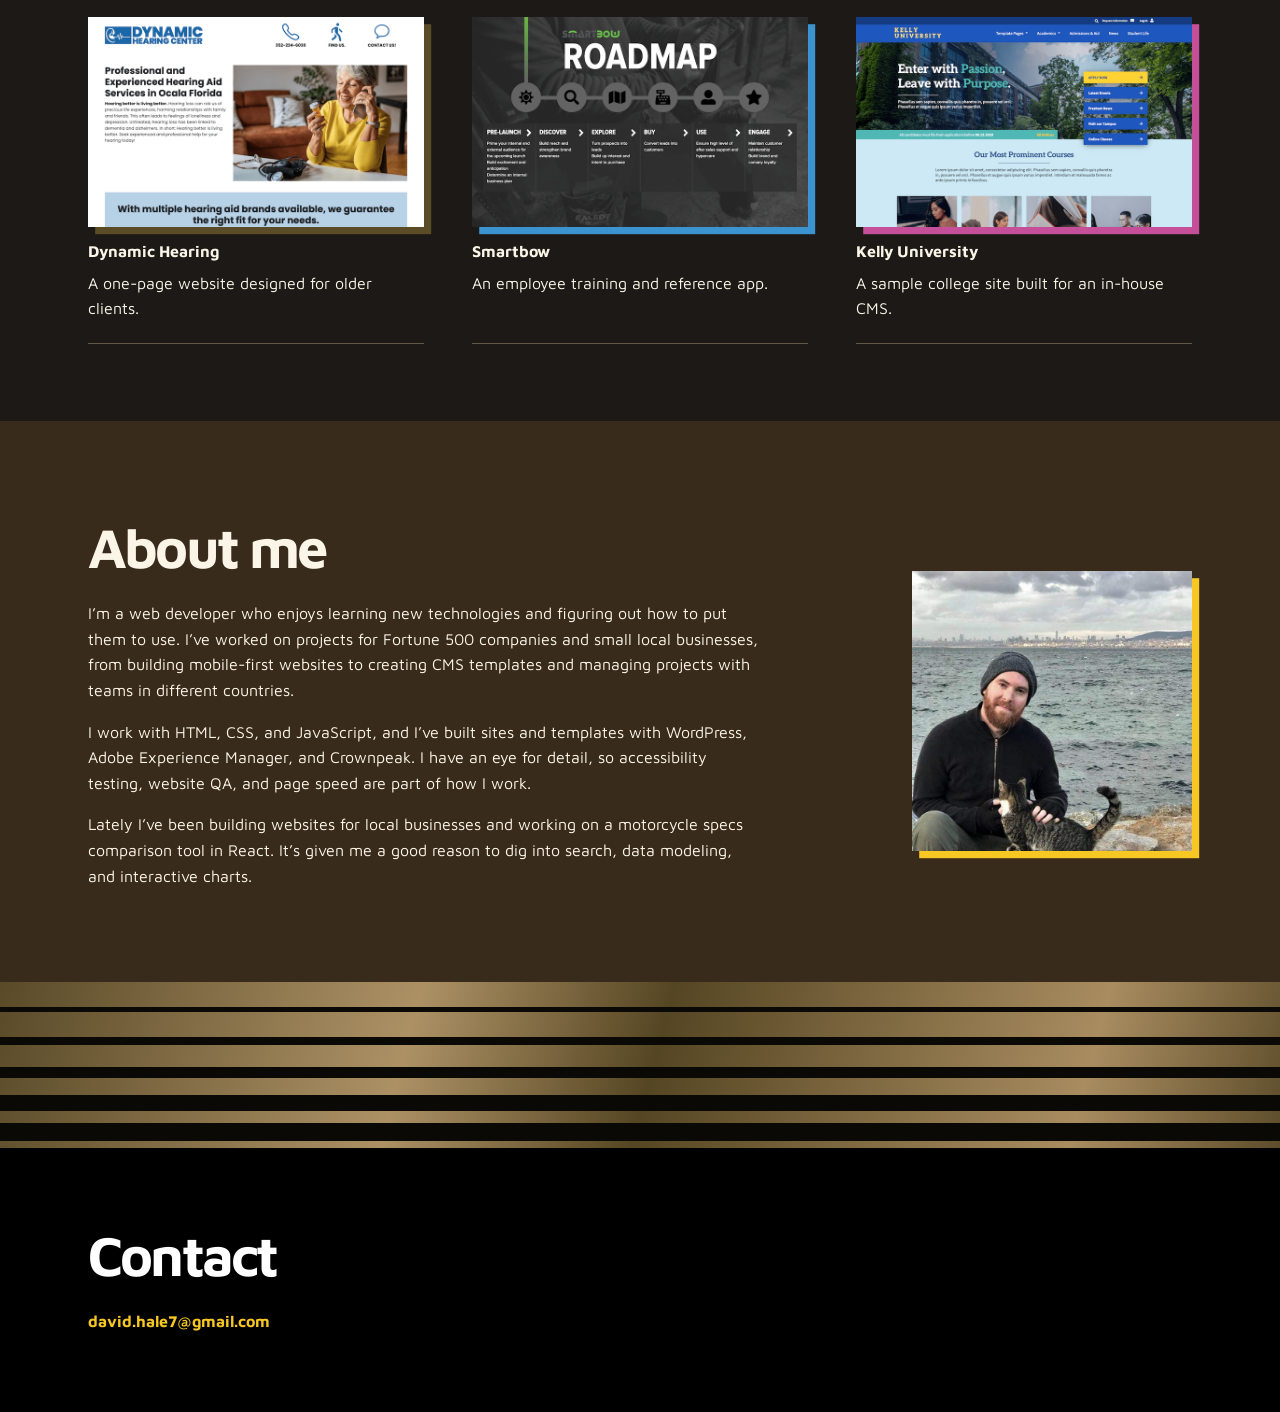
==== commit 00de7aac: "Fix accessibility and responsive issues found before launch" ====
--- a/index.html
+++ b/index.html
@@ -6,7 +6,7 @@
   <meta name="description" content="David Hale, web developer in Gresham, Oregon. Selected work in accessible websites, CMS templates, and content management.">
   <meta property="og:title" content="David Hale | Web Developer">
   <meta property="og:description" content="Selected work in web development, accessibility, and content management.">
-  <meta property="og:image" content="assets/img/thumbnail.png">
+  <meta property="og:image" content="https://david-hale.dev/assets/img/thumbnail.png">
   <title>David Hale | Web Developer</title>
   <link rel="icon" href="assets/img/dev-icon-dark.png">
   <link rel="stylesheet" href="css/portfolio.css">
@@ -23,7 +23,7 @@
         <div>
           <h1>David Hale</h1>
           <p class="role">Web developer</p>
-          <p class="intro">I build fast and accessible websites. Helping teams keep their content useful and up to date.</p>
+          <p class="intro">I build fast, accessible websites. I help teams keep their content useful and up to date.</p>
           <a class="button" href="#work">View projects <span aria-hidden="true">↓</span></a>
         </div>
         <img class="hero-mark" src="assets/img/logo.svg" alt="" width="220" height="220">
@@ -31,7 +31,7 @@
     </div>
     <div class="stripes" aria-hidden="true"></div>
   </header>
-  <main id="main">
+  <main id="main" tabindex="-1">
     <section class="wrap section" id="work">
       <h2>Selected work</h2>
       <div class="featured">
--- a/css/portfolio.css
+++ b/css/portfolio.css
@@ -43,8 +43,9 @@
   flex-direction: column;
 }
 .top, .nav-links, .brand { display: flex; align-items: center; gap: 1rem; }
-.top { min-height: 4.5rem; justify-content: space-between; border-bottom: 1px solid #231b1255; }
+.top { flex-wrap: wrap; min-height: 4.5rem; justify-content: space-between; border-bottom: 1px solid #231b1255; }
 .brand { gap: .5rem; font-weight: 700; text-decoration: none; }
+.nav-links { flex-wrap: wrap; }
 .nav-links a { min-height: 44px; display: inline-flex; align-items: center; }
 .hero-content { flex: 1; display: flex; align-items: center; justify-content: space-between; gap: 3rem; padding-block: clamp(3rem, 7vw, 6rem); }
 .hero-mark { width: clamp(8rem, 23vw, 14rem); height: auto; margin-inline-end: 4%; }
@@ -194,6 +195,7 @@
 .about-layout p { max-width: 42rem; }
 .about-layout img { width: clamp(13rem, 25vw, 17.5rem); height: auto; aspect-ratio: 1; flex-shrink: 0; object-fit: cover; box-shadow: .45rem .45rem 0 var(--yellow); }
 .contact#contact {
+  overflow-wrap: anywhere;
   width: 100%;
   padding-inline: max(1.25rem, calc((100% - 69rem) / 2));
   background: #000;
@@ -235,5 +237,5 @@
 .hero .nav-links a:is(:hover, :focus-visible) { color: #9e1b1e; }
 .hero-content .button:is(:hover, :focus-visible) {
   background: var(--stripe-red);
-  color: var(--ink);
-}
+  color: #000;
+}
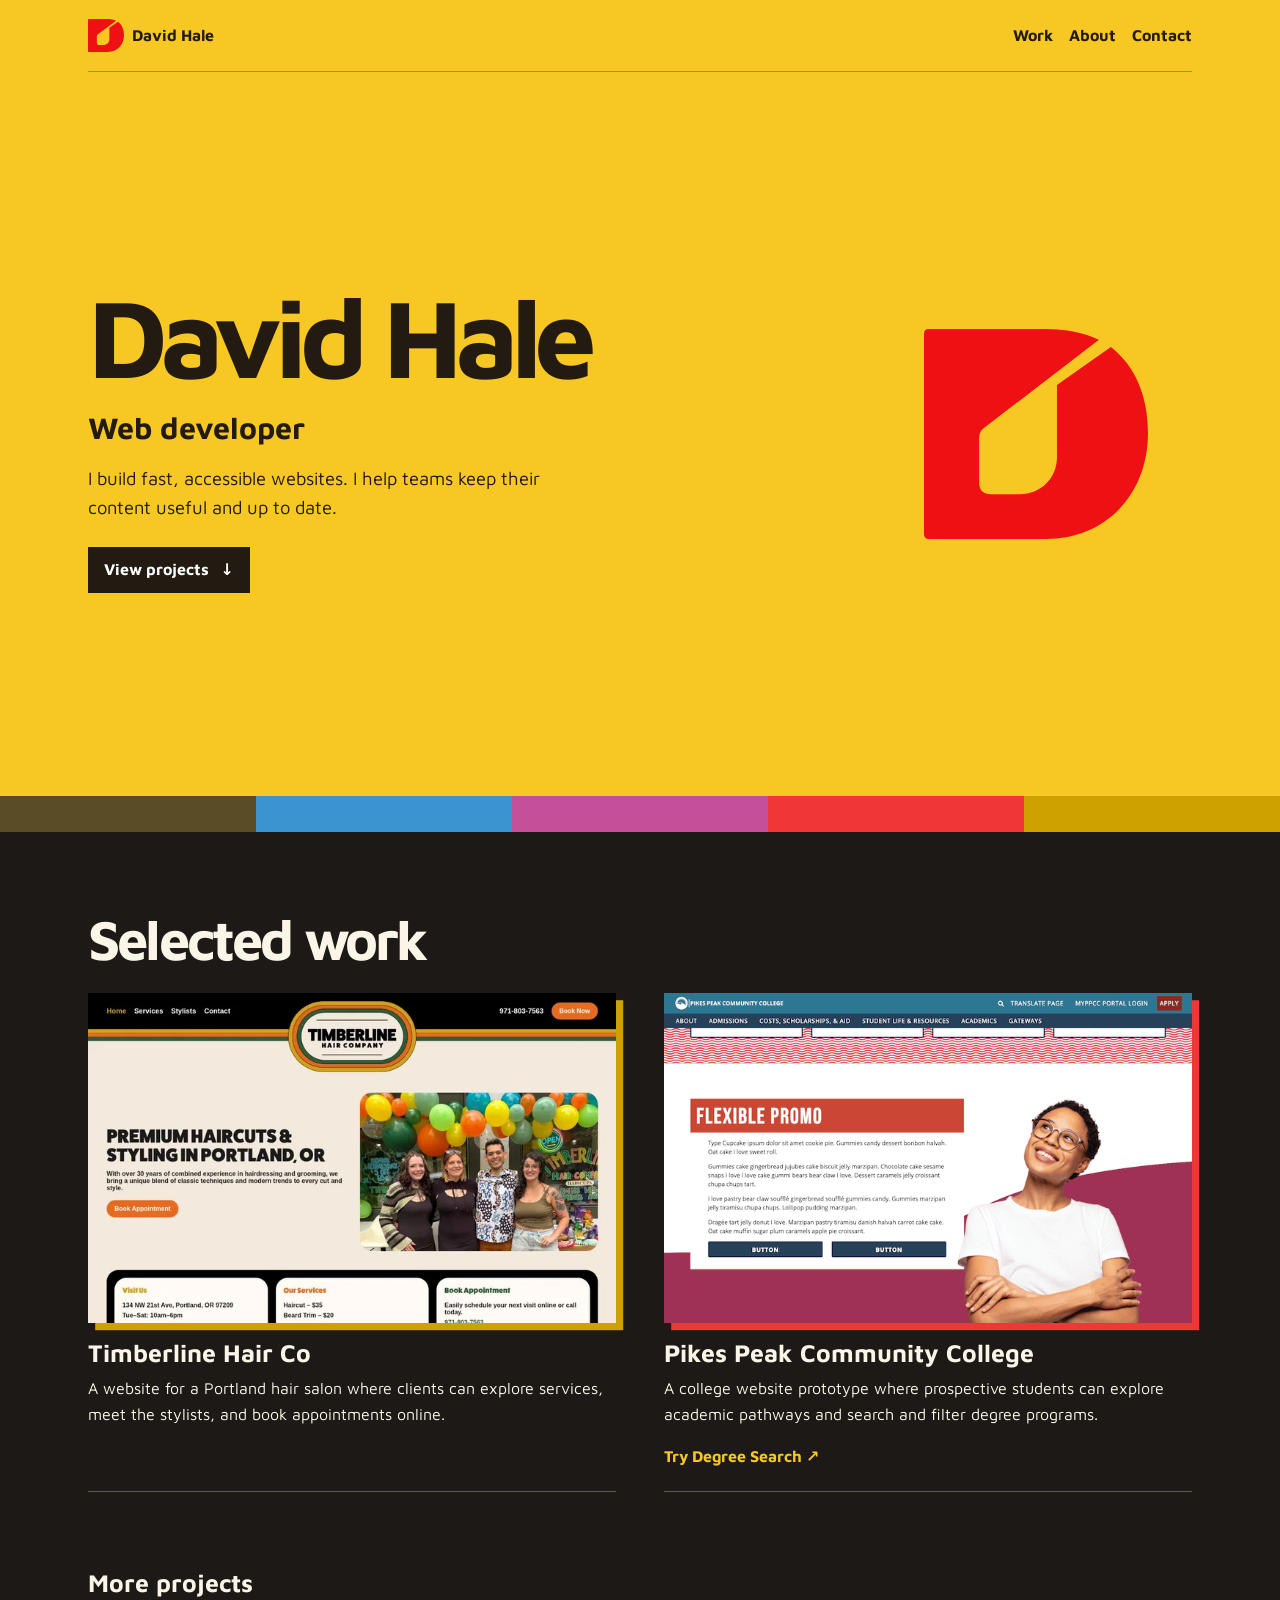
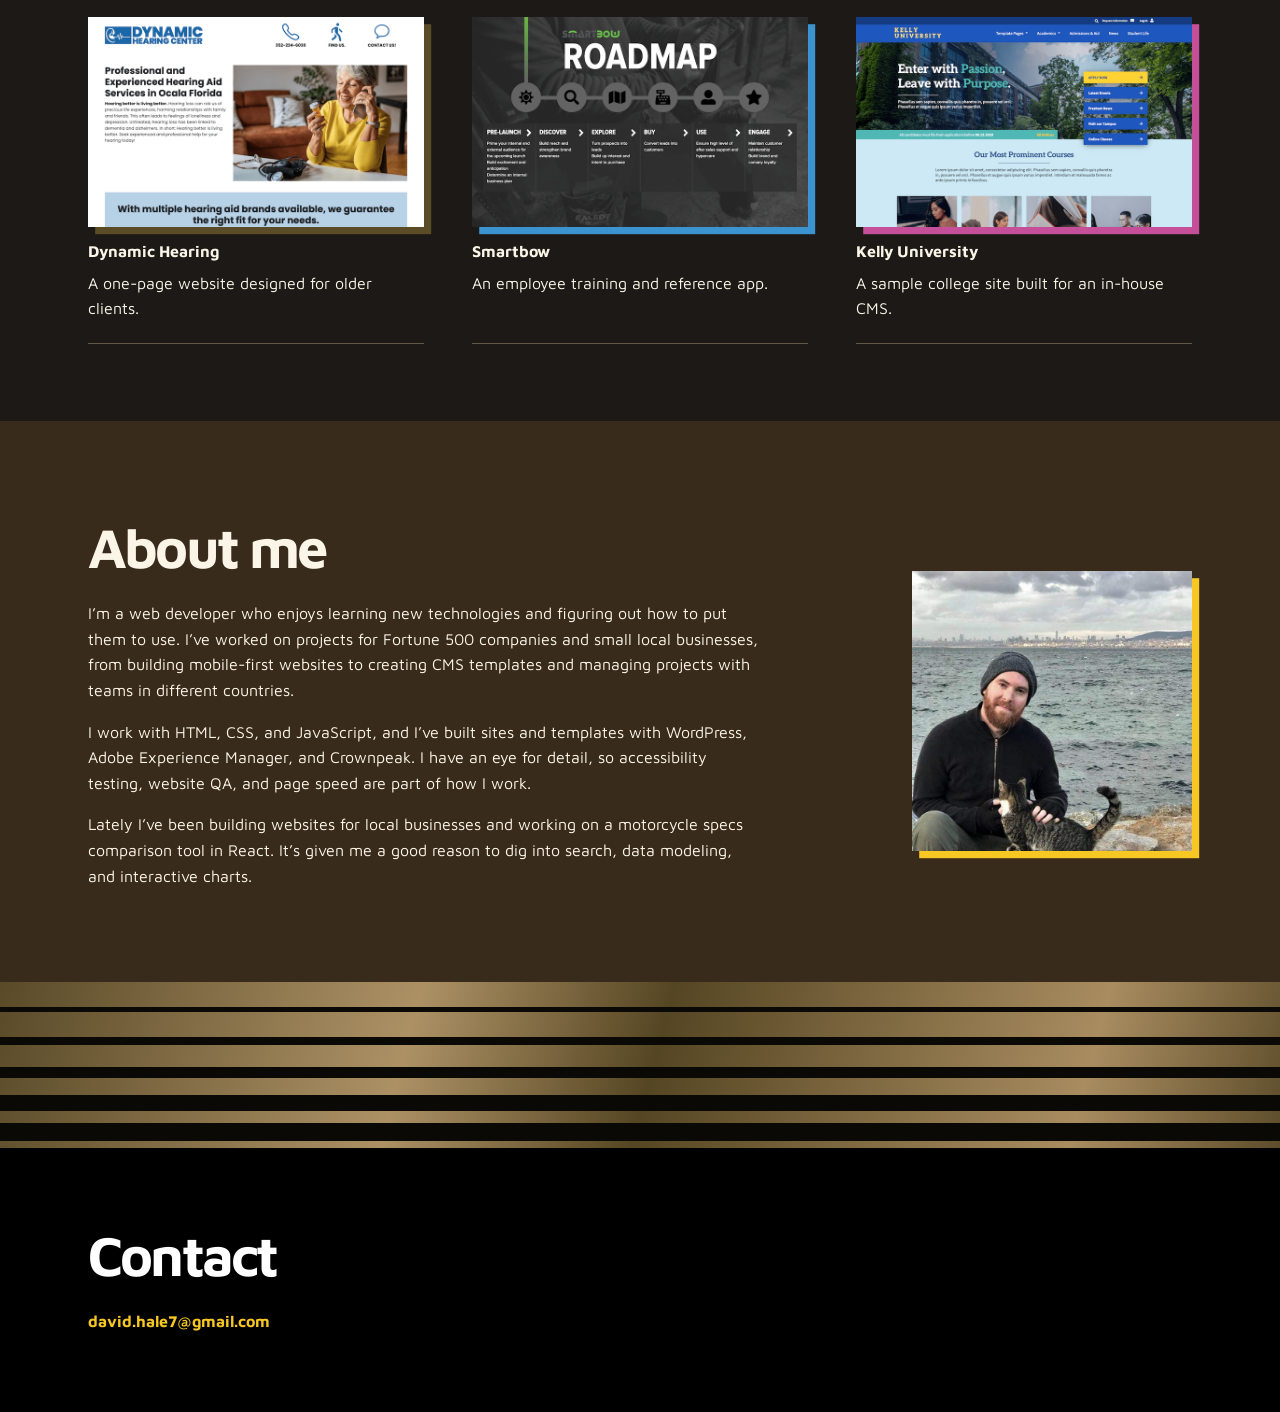
==== commit e214b06b: "Add a mobile menu and revise featured project descriptions" ====
--- a/index.html
+++ b/index.html
@@ -17,7 +17,10 @@
     <div class="wrap">
       <nav class="top" aria-label="Main navigation">
         <a class="brand" href="./"><img src="assets/img/logo.svg" alt="" width="36" height="36"> David Hale</a>
-        <div class="nav-links"><a href="#work">Work</a><a href="#about">About</a><a href="#contact">Contact</a></div>
+        <button class="nav-toggle" type="button" aria-label="Menu" aria-controls="main-menu" aria-expanded="false" hidden>
+          <svg width="24" height="24" viewBox="0 0 24 24" fill="none" stroke="currentColor" stroke-width="2" aria-hidden="true"><path d="M3 6h18M3 12h18M3 18h18"></path></svg>
+        </button>
+        <div class="nav-links" id="main-menu"><a href="#work">Work</a><a href="#about">About</a><a href="#contact">Contact</a></div>
       </nav>
       <div class="hero-content">
         <div>
@@ -39,14 +42,14 @@
           <a class="project-image-link" href="timberline.html" aria-label="View Timberline Hair Co project"><img class="project-image" src="assets/img/timberline.webp" alt="Timberline Hair Co homepage showing the salon team and booking link" width="720" height="450"></a>
           <div class="card-body">
             <h3><a href="timberline.html">Timberline Hair Co</a></h3>
-            <p>Designed and built the website and created the logo. After launch, I published policy and service updates and helped move online booking to Vagaro.</p>
+            <p>A website for a Portland hair salon where clients can explore services, meet the stylists, and book appointments online.</p>
           </div>
         </article>
         <article class="card">
           <a class="project-image-link" href="pikes-peak.html" aria-label="View Pikes Peak Community College project"><img class="project-image" src="assets/img/pikes-peak.png" alt="Pikes Peak Community College website prototype" width="720" height="450"></a>
           <div class="card-body">
             <h3><a href="pikes-peak.html">Pikes Peak Community College</a></h3>
-            <p>Built the homepage and 11 additional templates for the college’s CMS, including degree search, filters, and pagination.</p>
+            <p>A college website prototype where prospective students can explore academic pathways and search and filter degree programs.</p>
             <a class="text-link" href="https://phuzisham.gitlab.io/pikes-peak/degree-search.html" target="_blank" rel="noopener">Try Degree Search <span aria-hidden="true">↗</span></a>
           </div>
         </article>
@@ -74,5 +77,36 @@
     <h2>Contact</h2>
     <a class="text-link" href="mailto:david.hale7@gmail.com">david.hale7@gmail.com</a>
   </footer>
+  <script>
+    const menuToggle = document.querySelector('.nav-toggle');
+    const mainMenu = document.getElementById('main-menu');
+    const mobileNav = window.matchMedia('(max-width: 40rem)');
+
+    function closeMenu() {
+      menuToggle.setAttribute('aria-expanded', 'false');
+    }
+
+    menuToggle.hidden = false;
+    menuToggle.addEventListener('click', () => {
+      menuToggle.setAttribute('aria-expanded', String(menuToggle.getAttribute('aria-expanded') === 'false'));
+    });
+    menuToggle.closest('nav').addEventListener('keydown', event => {
+      if (event.key === 'Escape' && mobileNav.matches && menuToggle.getAttribute('aria-expanded') === 'true') {
+        closeMenu();
+        menuToggle.focus();
+      }
+    });
+    mainMenu.addEventListener('click', event => {
+      const link = event.target.closest('a');
+      if (!link || !mobileNav.matches) return;
+      const target = document.querySelector(link.hash);
+      if (target) {
+        target.setAttribute('tabindex', '-1');
+        target.focus({ preventScroll: true });
+      }
+      closeMenu();
+    });
+    mobileNav.addEventListener('change', closeMenu);
+  </script>
 </body>
 </html>
--- a/css/portfolio.css
+++ b/css/portfolio.css
@@ -45,6 +45,7 @@
 .top, .nav-links, .brand { display: flex; align-items: center; gap: 1rem; }
 .top { flex-wrap: wrap; min-height: 4.5rem; justify-content: space-between; border-bottom: 1px solid #231b1255; }
 .brand { gap: .5rem; font-weight: 700; text-decoration: none; }
+.nav-toggle { display: none; }
 .nav-links { flex-wrap: wrap; }
 .nav-links a { min-height: 44px; display: inline-flex; align-items: center; }
 .hero-content { flex: 1; display: flex; align-items: center; justify-content: space-between; gap: 3rem; padding-block: clamp(3rem, 7vw, 6rem); }
@@ -226,6 +227,20 @@
 }
 @media (max-width: 40rem) {
   .top, .nav-links { gap: .65rem; }
+  .nav-toggle:not([hidden]) {
+    display: inline-grid;
+    place-items: center;
+    width: 44px;
+    height: 44px;
+    background: transparent;
+    border: 1px solid currentColor;
+    color: var(--ink);
+    cursor: pointer;
+  }
+  .nav-toggle:is(:hover, :focus-visible) { color: #9e1b1e; }
+  .nav-toggle:focus-visible { outline: 3px solid currentColor; outline-offset: 4px; }
+  .nav-links { flex: 0 0 100%; }
+  .nav-toggle[aria-expanded="false"]:not([hidden]) + .nav-links { display: none; }
   .hero-mark { display: none; }
   .featured, .more { grid-template-columns: 1fr; }
   .about-layout { align-items: start; flex-direction: column; }
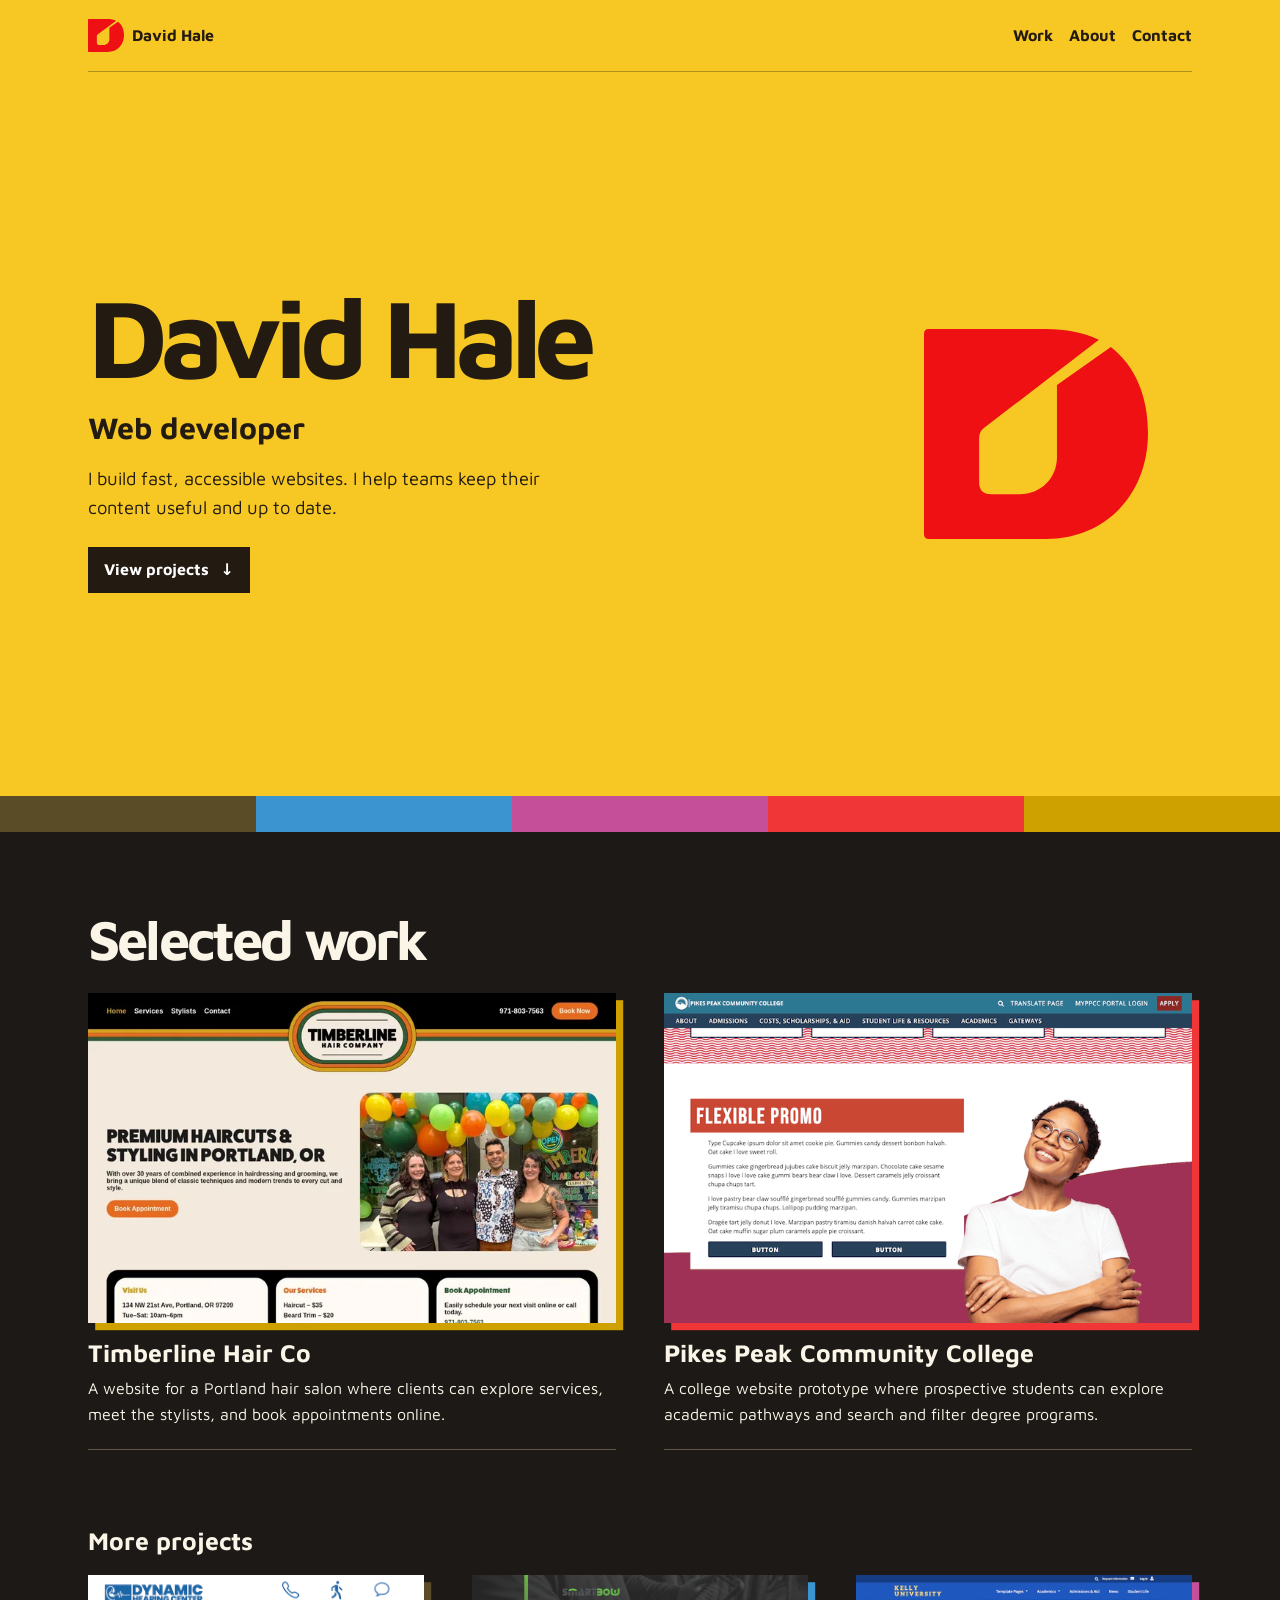
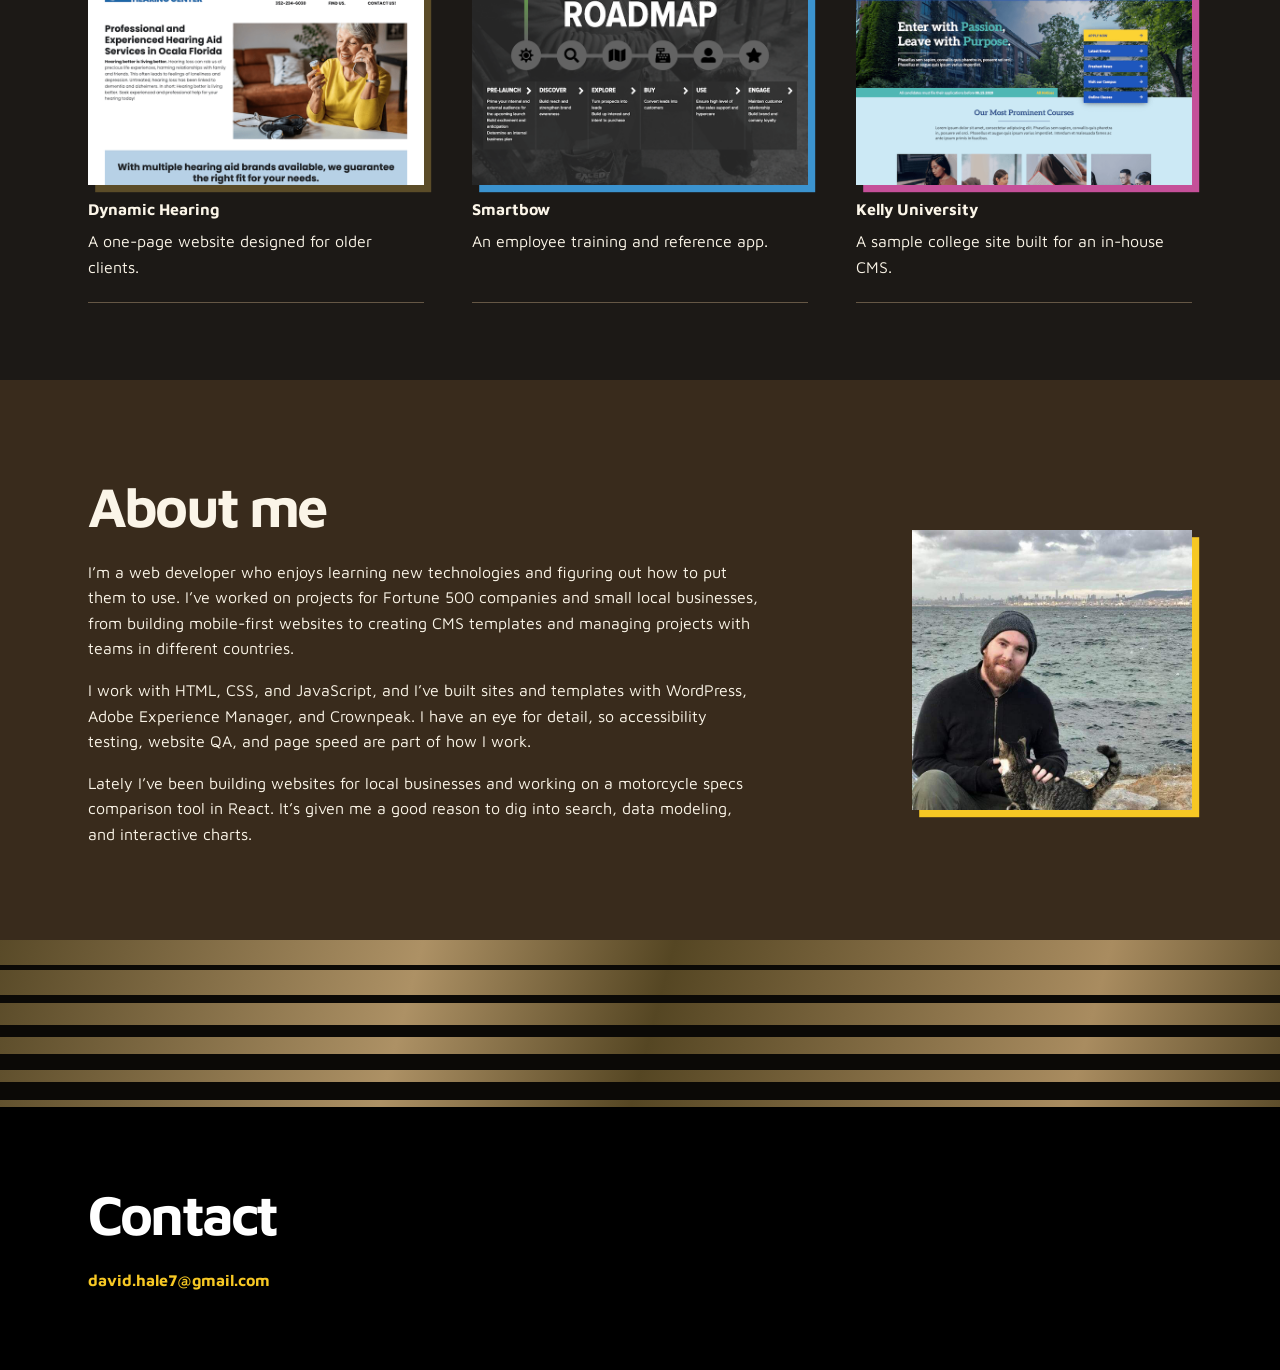
==== commit 24fe5c11: "Remove the homepage Degree Search link" ====
--- a/index.html
+++ b/index.html
@@ -50,7 +50,6 @@
           <div class="card-body">
             <h3><a href="pikes-peak.html">Pikes Peak Community College</a></h3>
             <p>A college website prototype where prospective students can explore academic pathways and search and filter degree programs.</p>
-            <a class="text-link" href="https://phuzisham.gitlab.io/pikes-peak/degree-search.html" target="_blank" rel="noopener">Try Degree Search <span aria-hidden="true">↗</span></a>
           </div>
         </article>
       </div>
